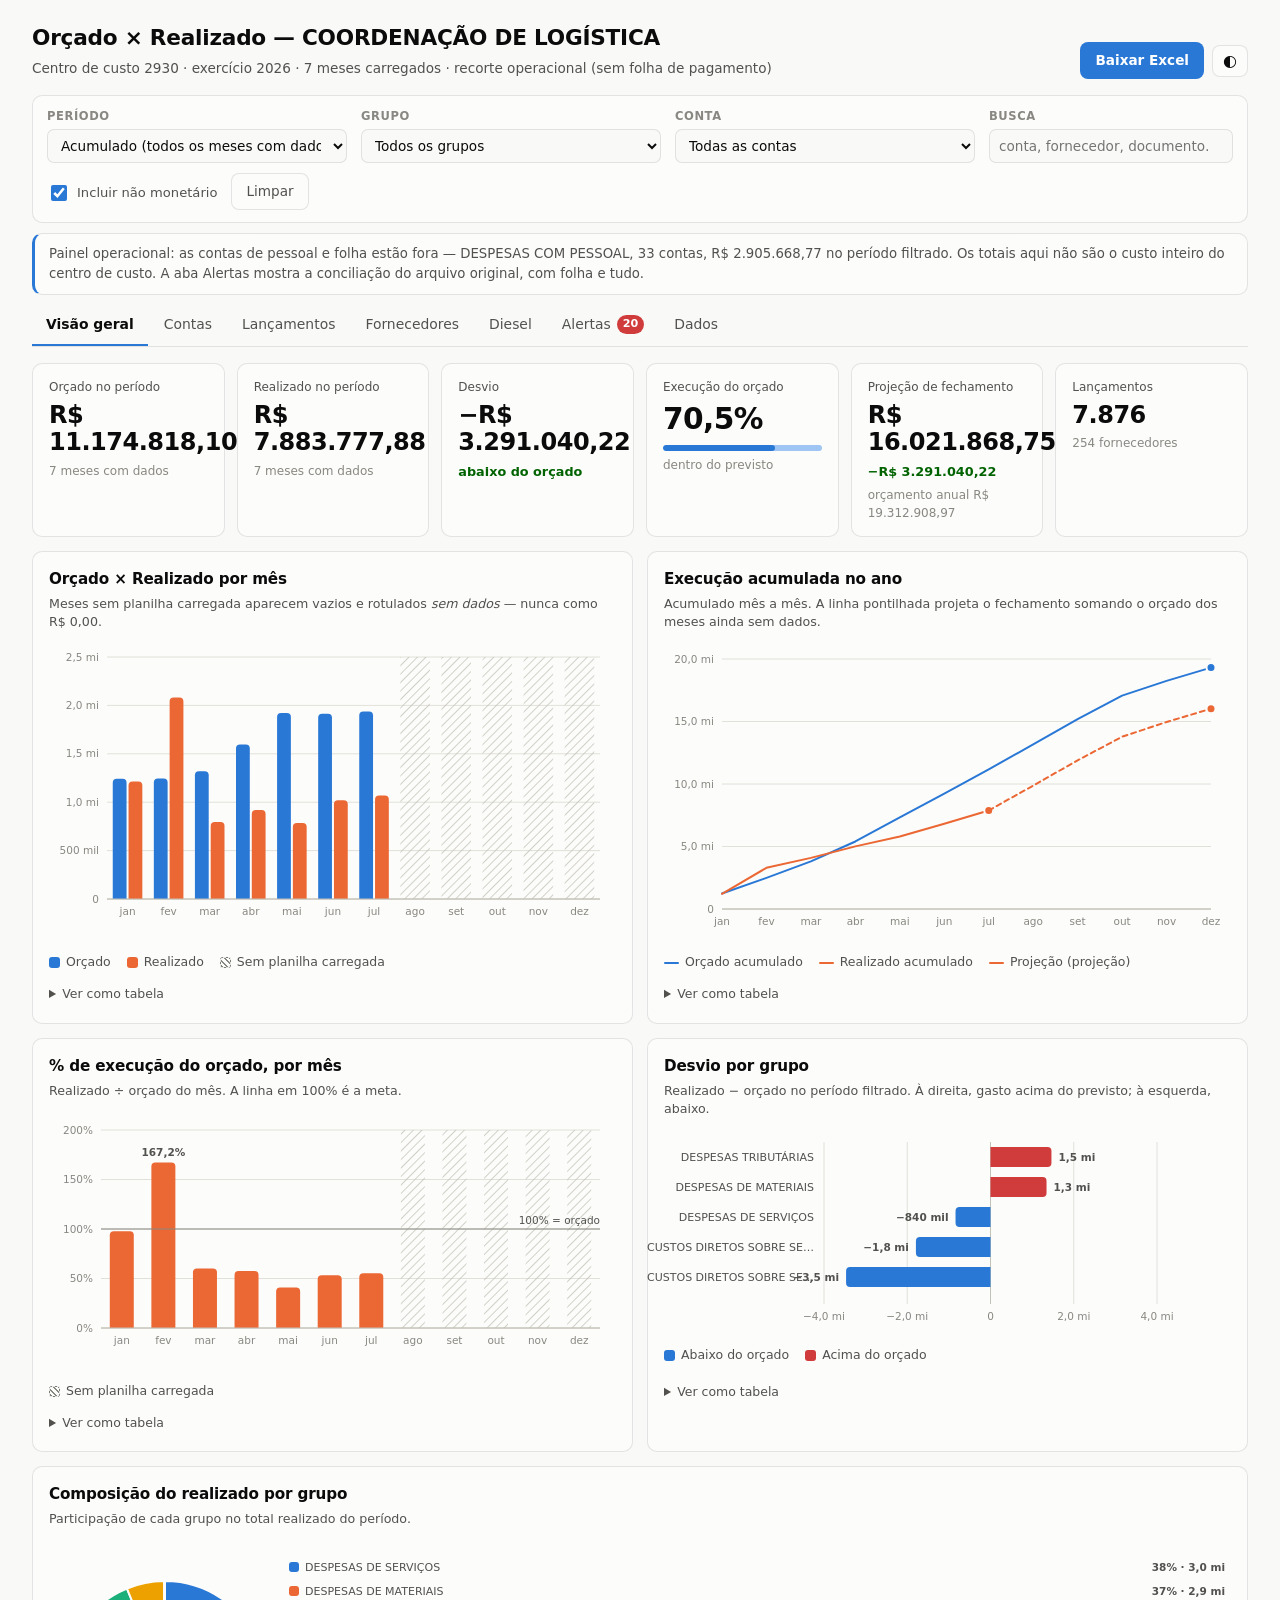
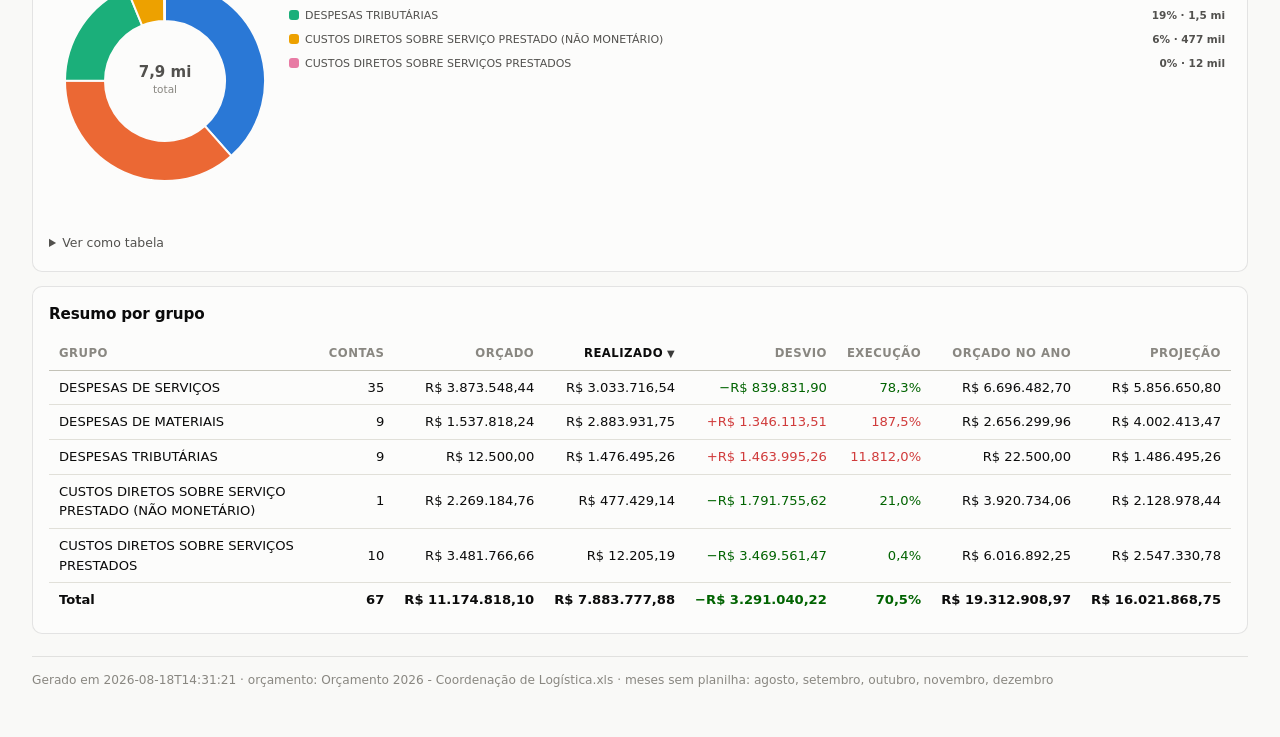
==== index.html @ 4af87758 "first commit" ====
<!doctype html>
<html lang="pt-BR">
<head>
<meta charset="utf-8">
<meta name="viewport" content="width=device-width, initial-scale=1">
<title>Orçado × Realizado — Coordenação de Logística</title>
<link rel="stylesheet" href="css/estilo.css">
</head>
<body>

<header class="topo">
  <div class="topo-texto">
    <h1 id="titulo">Orçado × Realizado</h1>
    <p class="subtitulo" id="subtitulo">Carregando…</p>
  </div>
  <div class="topo-acoes">
    <button type="button" id="btn-excel" class="botao botao-primario">Baixar Excel</button>
    <button type="button" id="btn-tema" class="botao botao-icone" aria-label="Alternar tema claro/escuro" title="Alternar tema">◐</button>
  </div>
</header>

<!-- Uma única linha de filtros, acima de tudo o que ela recorta. -->
<div class="filtros" role="group" aria-label="Filtros">
  <label class="filtro">
    <span>Período</span>
    <select id="f-periodo"></select>
  </label>
  <label class="filtro">
    <span>Grupo</span>
    <select id="f-grupo"><option value="">Todos os grupos</option></select>
  </label>
  <label class="filtro">
    <span>Conta</span>
    <select id="f-conta"><option value="">Todas as contas</option></select>
  </label>
  <label class="filtro filtro-busca">
    <span>Busca</span>
    <input type="search" id="f-busca" placeholder="conta, fornecedor, documento…">
  </label>
  <label class="filtro filtro-caixa">
    <input type="checkbox" id="f-nao-monetario" checked>
    <span>Incluir não monetário</span>
  </label>
  <button type="button" id="btn-limpar" class="botao botao-discreto">Limpar</button>
</div>

<p class="nota nota-recorte" id="nota-recorte" hidden></p>
<p class="aviso-filtro" id="aviso-filtro" hidden></p>

<nav class="abas" role="tablist" aria-label="Seções do dashboard">
  <button role="tab" class="aba" id="aba-visao" aria-controls="painel-visao" aria-selected="true">Visão geral</button>
  <button role="tab" class="aba" id="aba-contas" aria-controls="painel-contas" aria-selected="false">Contas</button>
  <button role="tab" class="aba" id="aba-lancamentos" aria-controls="painel-lancamentos" aria-selected="false">Lançamentos</button>
  <button role="tab" class="aba" id="aba-fornecedores" aria-controls="painel-fornecedores" aria-selected="false">Fornecedores</button>
  <button role="tab" class="aba" id="aba-diesel" aria-controls="painel-diesel" aria-selected="false">Diesel</button>
  <button role="tab" class="aba" id="aba-alertas" aria-controls="painel-alertas" aria-selected="false">Alertas <span class="pilula" id="pilula-alertas"></span></button>
  <button role="tab" class="aba" id="aba-dados" aria-controls="painel-dados" aria-selected="false">Dados</button>
</nav>

<main>

<!-- ───────────────────────────── VISÃO GERAL ───────────────────────────── -->
<section role="tabpanel" id="painel-visao" aria-labelledby="aba-visao">
  <div class="kpis" id="kpis"></div>

  <div class="grade grade-2">
    <figure class="cartao">
      <figcaption>
        <h2>Orçado × Realizado por mês</h2>
        <p class="legenda-texto">Meses sem planilha carregada aparecem vazios e rotulados <em>sem dados</em> — nunca como R$ 0,00.</p>
      </figcaption>
      <div class="grafico" id="g-mensal"></div>
      <details class="tabela-alternativa"><summary>Ver como tabela</summary><div id="t-g-mensal"></div></details>
    </figure>

    <figure class="cartao">
      <figcaption>
        <h2>Execução acumulada no ano</h2>
        <p class="legenda-texto">Acumulado mês a mês. A linha pontilhada projeta o fechamento somando o orçado dos meses ainda sem dados.</p>
      </figcaption>
      <div class="grafico" id="g-acumulado"></div>
      <details class="tabela-alternativa"><summary>Ver como tabela</summary><div id="t-g-acumulado"></div></details>
    </figure>

    <figure class="cartao">
      <figcaption>
        <h2>% de execução do orçado, por mês</h2>
        <p class="legenda-texto">Realizado ÷ orçado do mês. A linha em 100% é a meta.</p>
      </figcaption>
      <div class="grafico" id="g-execucao"></div>
      <details class="tabela-alternativa"><summary>Ver como tabela</summary><div id="t-g-execucao"></div></details>
    </figure>

    <figure class="cartao">
      <figcaption>
        <h2>Desvio por grupo</h2>
        <p class="legenda-texto">Realizado − orçado no período filtrado. À direita, gasto acima do previsto; à esquerda, abaixo.</p>
      </figcaption>
      <div class="grafico" id="g-desvio-grupo"></div>
      <details class="tabela-alternativa"><summary>Ver como tabela</summary><div id="t-g-desvio-grupo"></div></details>
    </figure>

    <figure class="cartao cartao-largo">
      <figcaption>
        <h2>Composição do realizado por grupo</h2>
        <p class="legenda-texto">Participação de cada grupo no total realizado do período.</p>
      </figcaption>
      <div class="grafico" id="g-composicao"></div>
      <details class="tabela-alternativa"><summary>Ver como tabela</summary><div id="t-g-composicao"></div></details>
    </figure>
  </div>

  <figure class="cartao">
    <figcaption><h2>Resumo por grupo</h2></figcaption>
    <div class="tabela-rolagem" id="t-grupos"></div>
  </figure>
</section>

<!-- ───────────────────────────── CONTAS ───────────────────────────── -->
<section role="tabpanel" id="painel-contas" aria-labelledby="aba-contas" hidden>
  <div class="grade grade-2">
    <figure class="cartao">
      <figcaption>
        <h2>Maiores contas: realizado × orçado</h2>
        <p class="legenda-texto">As 15 contas com maior realizado no período.</p>
      </figcaption>
      <div class="grafico" id="g-top-contas"></div>
      <details class="tabela-alternativa"><summary>Ver como tabela</summary><div id="t-g-top-contas"></div></details>
    </figure>

    <figure class="cartao">
      <figcaption>
        <h2>Concentração do gasto (Pareto)</h2>
        <p class="legenda-texto">Participação de cada conta e o acumulado — mostra quantas contas explicam a maior parte do gasto.</p>
      </figcaption>
      <div class="grafico" id="g-pareto"></div>
      <details class="tabela-alternativa"><summary>Ver como tabela</summary><div id="t-g-pareto"></div></details>
    </figure>
  </div>

  <figure class="cartao">
    <figcaption>
      <h2>Execução mês a mês, por conta</h2>
      <p class="legenda-texto">Realizado ÷ orçado de cada mês. Azul abaixo do orçado, vermelho acima, cinza claro sem movimento; hachurado quando o mês não tem planilha.</p>
    </figcaption>
    <div class="grafico grafico-alto" id="g-heatmap"></div>
  </figure>

  <figure class="cartao">
    <figcaption>
      <h2>Orçado × Realizado por conta</h2>
      <p class="legenda-texto">Relatório principal. Clique no cabeçalho para ordenar.</p>
    </figcaption>
    <div class="tabela-rolagem" id="t-contas"></div>
  </figure>
</section>

<!-- ───────────────────────────── LANÇAMENTOS ───────────────────────────── -->
<section role="tabpanel" id="painel-lancamentos" aria-labelledby="aba-lancamentos" hidden>
  <div class="kpis kpis-compacto" id="kpis-lancamentos"></div>

  <div class="grade grade-2">
    <figure class="cartao">
      <figcaption>
        <h2>Lançamentos por tipo de documento</h2>
        <p class="legenda-texto">Valor por origem do lançamento no ERP.</p>
      </figcaption>
      <div class="grafico" id="g-tipos"></div>
      <details class="tabela-alternativa"><summary>Ver como tabela</summary><div id="t-g-tipos"></div></details>
    </figure>

    <figure class="cartao">
      <figcaption>
        <h2>Valor lançado por dia</h2>
        <p class="legenda-texto">Concentração ao longo do período — normalmente revela as datas de fechamento.</p>
      </figcaption>
      <div class="grafico" id="g-por-dia"></div>
      <details class="tabela-alternativa"><summary>Ver como tabela</summary><div id="t-g-por-dia"></div></details>
    </figure>
  </div>

  <figure class="cartao">
    <figcaption>
      <h2>Maiores lançamentos individuais</h2>
    </figcaption>
    <div class="tabela-rolagem" id="t-maiores-lancamentos"></div>
  </figure>

  <figure class="cartao">
    <figcaption>
      <h2>Lançamentos detalhados</h2>
      <p class="legenda-texto" id="contagem-lancamentos"></p>
    </figcaption>
    <div class="tabela-rolagem" id="t-lancamentos"></div>
    <div class="paginacao" id="paginacao-lancamentos"></div>
  </figure>
</section>

<!-- ───────────────────────────── FORNECEDORES ───────────────────────────── -->
<section role="tabpanel" id="painel-fornecedores" aria-labelledby="aba-fornecedores" hidden>
  <div class="kpis kpis-compacto" id="kpis-fornecedores"></div>

  <div class="grade grade-2">
    <figure class="cartao">
      <figcaption>
        <h2>Maiores fornecedores</h2>
        <p class="legenda-texto">Os 15 fornecedores com maior valor no período.</p>
      </figcaption>
      <div class="grafico" id="g-top-fornecedores"></div>
      <details class="tabela-alternativa"><summary>Ver como tabela</summary><div id="t-g-top-fornecedores"></div></details>
    </figure>

    <figure class="cartao">
      <figcaption>
        <h2>Concentração de fornecedores (Pareto)</h2>
        <p class="legenda-texto">Quantos fornecedores concentram a maior parte do valor pago.</p>
      </figcaption>
      <div class="grafico" id="g-pareto-fornecedores"></div>
      <details class="tabela-alternativa"><summary>Ver como tabela</summary><div id="t-g-pareto-fornecedores"></div></details>
    </figure>
  </div>

  <figure class="cartao">
    <figcaption><h2>Fornecedores</h2></figcaption>
    <div class="tabela-rolagem" id="t-fornecedores"></div>
  </figure>
</section>

<!-- ───────────────────────────── DIESEL ───────────────────────────── -->
<section role="tabpanel" id="painel-diesel" aria-labelledby="aba-diesel" hidden>
  <p class="nota" id="nota-diesel" hidden></p>
  <div class="kpis kpis-compacto" id="kpis-diesel"></div>

  <div class="grade grade-2">
    <figure class="cartao">
      <figcaption>
        <h2>Litros atendidos por mês</h2>
        <p class="legenda-texto">Cada requisição entra no mês do seu atendimento.</p>
      </figcaption>
      <div class="grafico" id="g-litros"></div>
      <details class="tabela-alternativa"><summary>Ver como tabela</summary><div id="t-g-litros"></div></details>
    </figure>

    <figure class="cartao">
      <figcaption>
        <h2>Custo por litro</h2>
        <p class="legenda-texto">Realizado de combustível (Óleo Diesel + Combustível) ÷ litros atendidos. Só nos meses que têm as duas informações.</p>
      </figcaption>
      <div class="grafico" id="g-preco-litro"></div>
      <details class="tabela-alternativa"><summary>Ver como tabela</summary><div id="t-g-preco-litro"></div></details>
    </figure>
  </div>

  <figure class="cartao">
    <figcaption><h2>Requisições de diesel</h2></figcaption>
    <div class="tabela-rolagem" id="t-diesel"></div>
    <div class="paginacao" id="paginacao-diesel"></div>
  </figure>
</section>

<!-- ───────────────────────────── ALERTAS ───────────────────────────── -->
<section role="tabpanel" id="painel-alertas" aria-labelledby="aba-alertas" hidden>
  <figure class="cartao">
    <figcaption>
      <h2>Realizado sem orçamento</h2>
      <p class="legenda-texto">Contas com gasto no período e nenhum valor orçado para os mesmos meses.</p>
    </figcaption>
    <div class="tabela-rolagem" id="t-sem-orcamento"></div>
  </figure>

  <figure class="cartao">
    <figcaption>
      <h2>Orçado sem realizado</h2>
      <p class="legenda-texto">Contas com orçamento reservado e execução praticamente nula — costuma indicar gasto classificado em outra conta.</p>
    </figcaption>
    <div class="tabela-rolagem" id="t-sem-realizado"></div>
  </figure>

  <figure class="cartao">
    <figcaption>
      <h2>Acima do orçado</h2>
      <p class="legenda-texto">Contas que passaram de 100% do orçado do período, ordenadas pelo excesso em reais.</p>
    </figcaption>
    <div class="tabela-rolagem" id="t-acima"></div>
  </figure>

  <figure class="cartao">
    <figcaption>
      <h2>Maior variação entre meses</h2>
      <p class="legenda-texto">Diferença entre o maior e o menor mês de cada conta, entre os meses com dados.</p>
    </figcaption>
    <div class="tabela-rolagem" id="t-variacao"></div>
  </figure>

  <figure class="cartao">
    <figcaption>
      <h2>Qualidade dos dados</h2>
      <p class="legenda-texto">Conciliação de cada planilha: total do centro de custo × soma das contas × soma dos lançamentos.</p>
    </figcaption>
    <div class="tabela-rolagem" id="t-qualidade"></div>
  </figure>
</section>

<!-- ───────────────────────────── DADOS ───────────────────────────── -->
<section role="tabpanel" id="painel-dados" aria-labelledby="aba-dados" hidden>
  <figure class="cartao">
    <figcaption>
      <h2>Adicionar planilhas</h2>
      <p class="legenda-texto">
        Arraste os <code>.xlsx</code> de <strong>inversão gerencial</strong> ou de <strong>consumo de diesel</strong>.
        Eles entram na análise na hora e ficam salvos neste navegador.
        Para que quem abrir o link também veja, coloque o arquivo em <code>planilhas/</code>,
        rode <code>python atualizar.py</code> e publique.
      </p>
    </figcaption>
    <div class="area-solta" id="area-solta" tabindex="0" role="button"
         aria-label="Selecionar planilhas para adicionar">
      <p><strong>Arraste aqui</strong> ou clique para escolher os arquivos</p>
      <p class="legenda-texto">Somente <code>.xlsx</code>. O orçamento (<code>.xls</code>) é lido pelo script <code>atualizar.py</code>.</p>
      <input type="file" id="entrada-arquivo" accept=".xlsx" multiple hidden>
    </div>
    <div id="retorno-upload" class="retorno" aria-live="polite"></div>
  </figure>

  <figure class="cartao">
    <figcaption>
      <h2>Planilhas carregadas</h2>
    </figcaption>
    <div class="tabela-rolagem" id="t-arquivos"></div>
    <div class="acoes-linha">
      <button type="button" id="btn-limpar-enviados" class="botao botao-discreto">Remover todos os arquivos enviados</button>
      <button type="button" id="btn-baixar-dados" class="botao botao-discreto">Baixar dados.js (para publicar)</button>
    </div>
  </figure>

  <figure class="cartao">
    <figcaption>
      <h2>Como publicar no GitHub Pages</h2>
    </figcaption>
    <ol class="passos">
      <li>Coloque as novas planilhas em <code>planilhas/inversoes/</code> (ou <code>planilhas/diesel/</code>).</li>
      <li>Rode <code>python atualizar.py</code>. Ele confere a conciliação e regrava <code>js/dados.js</code>.</li>
      <li><code>git add -A &amp;&amp; git commit -m "dados de agosto" &amp;&amp; git push</code>.</li>
      <li>No GitHub: <em>Settings → Pages → Source: branch main, pasta / (root)</em>.</li>
    </ol>
  </figure>
</section>

</main>

<footer class="rodape">
  <span id="rodape-texto"></span>
</footer>

<div class="dica" id="dica" role="tooltip" aria-hidden="true"></div>

<script src="js/dados.js"></script>
<script src="js/graficos.js"></script>
<script src="js/xlsx.js"></script>
<script src="js/leitor.js"></script>
<script src="js/app.js"></script>
</body>
</html>
---- css/estilo.css ----
/* ==========================================================================
   Dashboard Orçado × Realizado — CC 2930
   Paleta validada com o validador de dataviz (categórico 6 slots, claro e
   escuro). Não trocar hex sem revalidar: a ORDEM dos slots é o mecanismo de
   segurança para daltonismo, não escolha estética.
   ========================================================================== */

/* -------------------------------------------------- tokens: claro (base) */
:root {
  color-scheme: light;

  --superficie:        #fcfcfb;   /* superfície do gráfico / cartão */
  --plano:             #f9f9f7;   /* plano da página */
  --tinta:             #0b0b0b;
  --tinta-2:           #52514e;
  --tinta-fraca:       #898781;
  --grade:             #e1e0d9;
  --eixo:              #c3c2b7;
  --borda:             rgba(11, 11, 11, 0.10);
  --realce:            rgba(11, 11, 11, 0.04);

  /* categórico — ordem fixa, nunca ciclada */
  --serie-1: #2a78d6;   /* azul     — Orçado */
  --serie-2: #eb6834;   /* laranja  — Realizado */
  --serie-3: #1baf7a;   /* água */
  --serie-4: #eda100;   /* amarelo */
  --serie-5: #e87ba4;   /* magenta */
  --serie-6: #008300;   /* verde */

  /* divergente: azul (abaixo do orçado) ↔ vermelho (acima), cinza no meio */
  --div-frio-forte:  #184f95;
  --div-frio:        #2a78d6;
  --div-frio-fraco:  #9ec5f4;
  --div-neutro:      #f0efec;
  --div-quente-fraco:#f0a3a3;
  --div-quente:      #d03b3b;
  --div-quente-forte:#8f2020;

  /* status — fixo, nunca tematizado, sempre com ícone + rótulo */
  --bom:      #0ca30c;
  --atencao:  #fab219;
  --serio:    #ec835a;
  --critico:  #d03b3b;
  --texto-bom: #006300;

  --raio: 10px;
  --sans: system-ui, -apple-system, "Segoe UI", sans-serif;
}

/* -------------------------------------------------- tokens: escuro */
/* Passos próprios para a superfície escura — não é inversão automática. */
@media (prefers-color-scheme: dark) {
  :root:not([data-theme="light"]) {
    color-scheme: dark;

    --superficie:  #1a1a19;
    --plano:       #0d0d0d;
    --tinta:       #ffffff;
    --tinta-2:     #c3c2b7;
    --tinta-fraca: #898781;
    --grade:       #2c2c2a;
    --eixo:        #383835;
    --borda:       rgba(255, 255, 255, 0.10);
    --realce:      rgba(255, 255, 255, 0.06);

    --serie-1: #3987e5;
    --serie-2: #d95926;
    --serie-3: #199e70;
    --serie-4: #c98500;
    --serie-5: #d55181;
    --serie-6: #008300;

    --div-frio-forte:  #86b6ef;
    --div-frio:        #3987e5;
    --div-frio-fraco:  #184f95;
    --div-neutro:      #383835;
    --div-quente-fraco:#7a2626;
    --div-quente:      #d03b3b;
    --div-quente-forte:#f0a3a3;

    --texto-bom: #0ca30c;
  }
}

:root[data-theme="dark"] {
  color-scheme: dark;

  --superficie:  #1a1a19;
  --plano:       #0d0d0d;
  --tinta:       #ffffff;
  --tinta-2:     #c3c2b7;
  --tinta-fraca: #898781;
  --grade:       #2c2c2a;
  --eixo:        #383835;
  --borda:       rgba(255, 255, 255, 0.10);
  --realce:      rgba(255, 255, 255, 0.06);

  --serie-1: #3987e5;
  --serie-2: #d95926;
  --serie-3: #199e70;
  --serie-4: #c98500;
  --serie-5: #d55181;
  --serie-6: #008300;

  --div-frio-forte:  #86b6ef;
  --div-frio:        #3987e5;
  --div-frio-fraco:  #184f95;
  --div-neutro:      #383835;
  --div-quente-fraco:#7a2626;
  --div-quente:      #d03b3b;
  --div-quente-forte:#f0a3a3;

  --texto-bom: #0ca30c;
}

/* -------------------------------------------------- base */
* { box-sizing: border-box; }

html { -webkit-text-size-adjust: 100%; }

body {
  margin: 0;
  padding: 0 clamp(12px, 3vw, 32px) 48px;
  background: var(--plano);
  color: var(--tinta);
  font-family: var(--sans);
  font-size: 15px;
  line-height: 1.5;
}

h1, h2, h3 { margin: 0; font-weight: 600; letter-spacing: -0.01em; }
h1 { font-size: 1.35rem; }
h2 { font-size: 0.95rem; }

code {
  font-family: ui-monospace, "Cascadia Code", Consolas, monospace;
  font-size: 0.88em;
  background: var(--realce);
  padding: 0.1em 0.35em;
  border-radius: 4px;
}

/* -------------------------------------------------- topo */
.topo {
  display: flex;
  align-items: flex-end;
  justify-content: space-between;
  gap: 16px;
  flex-wrap: wrap;
  padding: 22px 0 16px;
}

.subtitulo {
  margin: 4px 0 0;
  color: var(--tinta-2);
  font-size: 0.85rem;
}

.topo-acoes { display: flex; gap: 8px; align-items: center; }

/* -------------------------------------------------- botões */
.botao {
  font: inherit;
  font-size: 0.85rem;
  padding: 7px 14px;
  border-radius: 8px;
  border: 1px solid var(--borda);
  background: var(--superficie);
  color: var(--tinta);
  cursor: pointer;
  transition: background 0.12s, border-color 0.12s;
}
.botao:hover { background: var(--realce); }
.botao:focus-visible { outline: 2px solid var(--serie-1); outline-offset: 2px; }

.botao-primario {
  background: var(--serie-1);
  border-color: transparent;
  color: #fff;
  font-weight: 550;
}
.botao-primario:hover { filter: brightness(1.08); background: var(--serie-1); }

.botao-discreto { color: var(--tinta-2); }

.botao-icone {
  padding: 7px 10px;
  font-size: 1rem;
  line-height: 1;
}

/* -------------------------------------------------- filtros: uma linha, acima de tudo */
.filtros {
  display: flex;
  flex-wrap: wrap;
  align-items: flex-end;
  gap: 10px 14px;
  padding: 12px 14px;
  background: var(--superficie);
  border: 1px solid var(--borda);
  border-radius: var(--raio);
  margin-bottom: 10px;
}

.filtro { display: flex; flex-direction: column; gap: 4px; min-width: 0; }

.filtro > span {
  font-size: 0.72rem;
  text-transform: uppercase;
  letter-spacing: 0.05em;
  color: var(--tinta-fraca);
  font-weight: 600;
}

.filtro select,
.filtro input[type="search"] {
  font: inherit;
  font-size: 0.85rem;
  padding: 6px 9px;
  min-height: 34px;
  border-radius: 7px;
  border: 1px solid var(--borda);
  background: var(--plano);
  color: var(--tinta);
  max-width: 300px;
}
.filtro select:focus-visible,
.filtro input:focus-visible { outline: 2px solid var(--serie-1); outline-offset: 1px; }

.filtro-busca { flex: 1 1 200px; }
.filtro-busca input { width: 100%; max-width: none; }

.filtro-caixa {
  flex-direction: row;
  align-items: center;
  gap: 7px;
  min-height: 34px;
  cursor: pointer;
}
.filtro-caixa span {
  text-transform: none;
  letter-spacing: 0;
  font-size: 0.82rem;
  font-weight: 450;
  color: var(--tinta-2);
}
.filtro-caixa input { width: 16px; height: 16px; accent-color: var(--serie-1); }

.aviso-filtro {
  margin: 0 0 10px;
  padding: 8px 12px;
  border-radius: 8px;
  border: 1px solid var(--borda);
  border-left: 3px solid var(--atencao);
  background: var(--superficie);
  color: var(--tinta-2);
  font-size: 0.82rem;
}

/* -------------------------------------------------- abas */
.abas {
  display: flex;
  gap: 2px;
  overflow-x: auto;
  border-bottom: 1px solid var(--borda);
  margin-bottom: 16px;
  scrollbar-width: thin;
}

.aba {
  font: inherit;
  font-size: 0.87rem;
  padding: 9px 14px;
  border: none;
  border-bottom: 2px solid transparent;
  background: none;
  color: var(--tinta-2);
  cursor: pointer;
  white-space: nowrap;
  display: inline-flex;
  align-items: center;
  gap: 6px;
}
.aba:hover { color: var(--tinta); background: var(--realce); }
.aba[aria-selected="true"] {
  color: var(--tinta);
  font-weight: 600;
  border-bottom-color: var(--serie-1);
}
.aba:focus-visible { outline: 2px solid var(--serie-1); outline-offset: -2px; }

.pilula {
  font-size: 0.7rem;
  font-weight: 600;
  padding: 1px 6px;
  border-radius: 999px;
  background: var(--critico);
  color: #fff;
  line-height: 1.5;
}
.pilula:empty { display: none; }

/* -------------------------------------------------- cartões e grade */
.grade { display: grid; gap: 14px; margin-bottom: 14px; }
.grade-2 { grid-template-columns: repeat(auto-fit, minmax(420px, 1fr)); }

@media (max-width: 900px) {
  .grade-2 { grid-template-columns: 1fr; }
}

.cartao {
  margin: 0 0 14px;
  padding: 16px;
  background: var(--superficie);
  border: 1px solid var(--borda);
  border-radius: var(--raio);
  min-width: 0;
}
.grade .cartao { margin-bottom: 0; }
.cartao-largo { grid-column: 1 / -1; }

.cartao figcaption { margin-bottom: 12px; }

.legenda-texto {
  margin: 4px 0 0;
  color: var(--tinta-2);
  font-size: 0.79rem;
  line-height: 1.45;
}

.nota {
  margin: 0 0 14px;
  padding: 10px 14px;
  border-radius: var(--raio);
  border: 1px solid var(--borda);
  border-left: 3px solid var(--atencao);
  background: var(--superficie);
  color: var(--tinta-2);
  font-size: 0.83rem;
}

/* -------------------------------------------------- KPIs */
.kpis {
  display: grid;
  grid-template-columns: repeat(auto-fit, minmax(178px, 1fr));
  gap: 12px;
  margin-bottom: 14px;
}

.kpi {
  padding: 14px 16px;
  background: var(--superficie);
  border: 1px solid var(--borda);
  border-radius: var(--raio);
}

.kpi-rotulo {
  font-size: 0.75rem;
  color: var(--tinta-2);
  margin-bottom: 6px;
}

/* figuras proporcionais em número grande — tabular-nums só em colunas */
.kpi-valor {
  font-size: 1.5rem;
  font-weight: 600;
  letter-spacing: -0.02em;
  line-height: 1.15;
}
.kpi-valor .unidade { font-size: 0.72em; font-weight: 500; color: var(--tinta-2); }

.kpi-nota { font-size: 0.75rem; color: var(--tinta-fraca); margin-top: 5px; }

.kpi-delta { font-size: 0.8rem; font-weight: 600; margin-top: 5px; }
.kpi-delta.bom  { color: var(--texto-bom); }
.kpi-delta.ruim { color: var(--critico); }

.kpi-destaque .kpi-valor { font-size: 1.85rem; }

.kpis-compacto .kpi-valor { font-size: 1.25rem; }

/* medidor: trilha é passo mais claro da mesma rampa */
.medidor {
  margin-top: 9px;
  height: 6px;
  border-radius: 999px;
  background: var(--div-frio-fraco);
  overflow: hidden;
}
.medidor > i {
  display: block;
  height: 100%;
  border-radius: 999px;
  background: var(--serie-1);
}
.medidor.acima > i { background: var(--critico); }

/* -------------------------------------------------- gráficos */
.grafico { width: 100%; min-height: 240px; }
.grafico svg { display: block; width: 100%; height: auto; overflow: visible; }
.grafico-alto { min-height: 420px; }

.g-titulo-eixo { font-size: 10px; fill: var(--tinta-fraca); }
.g-tick { font-size: 10.5px; fill: var(--tinta-fraca); }
.g-tick-forte { font-size: 10.5px; fill: var(--tinta-2); }
.g-valor { font-size: 10.5px; fill: var(--tinta-2); font-weight: 600; }
.g-rotulo { font-size: 11px; fill: var(--tinta-2); }

/* grade e eixos: hairline sólido, um passo fora da superfície, recessivos */
.g-grade { stroke: var(--grade); stroke-width: 1; }
.g-eixo  { stroke: var(--eixo);  stroke-width: 1; }
.g-meta  { stroke: var(--tinta-fraca); stroke-width: 1; }

.g-marca { transition: opacity 0.1s; }
.g-alvo { cursor: pointer; }
.g-alvo:hover .g-marca,
.g-alvo:focus-visible .g-marca { opacity: 0.78; }
.g-alvo:focus-visible { outline: 2px solid var(--serie-1); outline-offset: 1px; }

/* legenda: retângulo para barras/áreas, traço para linhas */
.g-legenda {
  display: flex;
  flex-wrap: wrap;
  gap: 6px 16px;
  margin-top: 10px;
  font-size: 0.78rem;
  color: var(--tinta-2);
}
.g-legenda-item { display: inline-flex; align-items: center; gap: 6px; }
.g-legenda-marca { width: 11px; height: 11px; border-radius: 3px; flex: none; }
.g-legenda-marca.linha { height: 2px; width: 15px; border-radius: 2px; }
.g-legenda-marca.hachura {
  background-image: repeating-linear-gradient(45deg,
    var(--tinta-fraca) 0 1.5px, transparent 1.5px 4px);
  border: 1px solid var(--borda);
}

.g-vazio {
  display: grid;
  place-items: center;
  min-height: 200px;
  color: var(--tinta-fraca);
  font-size: 0.85rem;
  text-align: center;
}

/* -------------------------------------------------- tooltip */
.dica {
  position: fixed;
  z-index: 50;
  pointer-events: none;
  opacity: 0;
  transition: opacity 0.1s;
  max-width: 300px;
  padding: 8px 11px;
  border-radius: 8px;
  border: 1px solid var(--borda);
  background: var(--superficie);
  color: var(--tinta);
  box-shadow: 0 4px 16px rgba(0, 0, 0, 0.16);
  font-size: 0.8rem;
  line-height: 1.45;
}
.dica.visivel { opacity: 1; }
.dica-titulo {
  font-weight: 600;
  margin-bottom: 4px;
  color: var(--tinta);
}
.dica-linha {
  display: flex;
  align-items: baseline;
  gap: 7px;
  white-space: nowrap;
}
/* valor lidera, rótulo segue */
.dica-valor {
  font-weight: 600;
  font-variant-numeric: tabular-nums;
  color: var(--tinta);
}
.dica-serie { color: var(--tinta-2); font-size: 0.94em; }
.dica-chave { width: 13px; height: 2px; border-radius: 2px; flex: none; }
.dica-nota { color: var(--tinta-fraca); font-size: 0.92em; margin-top: 3px; }

/* -------------------------------------------------- tabelas */
.tabela-rolagem { overflow-x: auto; max-width: 100%; }

table.dados {
  width: 100%;
  border-collapse: collapse;
  font-size: 0.82rem;
}

table.dados th,
table.dados td {
  padding: 7px 10px;
  text-align: left;
  border-bottom: 1px solid var(--grade);
  white-space: nowrap;
}

table.dados thead th {
  position: sticky;
  top: 0;
  z-index: 1;
  background: var(--superficie);
  border-bottom: 1px solid var(--eixo);
  font-size: 0.73rem;
  text-transform: uppercase;
  letter-spacing: 0.04em;
  color: var(--tinta-fraca);
  font-weight: 600;
}

table.dados th.ordenavel { cursor: pointer; user-select: none; }
table.dados th.ordenavel:hover { color: var(--tinta); }
table.dados th.ordenada { color: var(--tinta); }
table.dados th .seta { font-size: 0.85em; opacity: 0.8; }

table.dados td.num,
table.dados th.num {
  text-align: right;
  font-variant-numeric: tabular-nums;
}

table.dados td.texto { white-space: normal; min-width: 190px; }

table.dados tbody tr:hover { background: var(--realce); }

table.dados tr.grupo td { font-weight: 600; background: var(--realce); }
table.dados tfoot td {
  font-weight: 600;
  border-top: 1px solid var(--eixo);
  border-bottom: none;
  background: var(--superficie);
}

.acima { color: var(--critico); }
.abaixo { color: var(--texto-bom); }
.neutro { color: var(--tinta-fraca); }

.marca-status { display: inline-flex; align-items: center; gap: 5px; white-space: nowrap; }
.marca-status::before { font-size: 0.9em; line-height: 1; }
.marca-status.ok    { color: var(--texto-bom); }
.marca-status.ok::before { content: "✓"; }
.marca-status.falha { color: var(--critico); }
.marca-status.falha::before { content: "✕"; }
.marca-status.aviso { color: var(--serio); }
.marca-status.aviso::before { content: "▲"; }

.vazio-tabela {
  padding: 20px;
  text-align: center;
  color: var(--tinta-fraca);
  font-size: 0.85rem;
}

/* -------------------------------------------------- tabela alternativa (relevo de contraste) */
.tabela-alternativa { margin-top: 10px; }
.tabela-alternativa > summary {
  cursor: pointer;
  font-size: 0.78rem;
  color: var(--tinta-2);
  padding: 3px 0;
}
.tabela-alternativa > summary:hover { color: var(--tinta); }
.tabela-alternativa[open] > summary { margin-bottom: 8px; }
.tabela-alternativa .tabela-rolagem { max-height: 320px; overflow-y: auto; }

/* -------------------------------------------------- paginação */
.paginacao {
  display: flex;
  align-items: center;
  gap: 8px;
  flex-wrap: wrap;
  margin-top: 12px;
  font-size: 0.8rem;
  color: var(--tinta-2);
}
.paginacao button {
  font: inherit;
  font-size: 0.8rem;
  padding: 4px 10px;
  border-radius: 6px;
  border: 1px solid var(--borda);
  background: var(--plano);
  color: var(--tinta);
  cursor: pointer;
}
.paginacao button:hover:not(:disabled) { background: var(--realce); }
.paginacao button:disabled { opacity: 0.45; cursor: default; }

/* -------------------------------------------------- upload */
.area-solta {
  display: grid;
  place-items: center;
  gap: 4px;
  padding: 30px 20px;
  border: 2px dashed var(--eixo);
  border-radius: var(--raio);
  background: var(--plano);
  cursor: pointer;
  text-align: center;
  transition: border-color 0.12s, background 0.12s;
}
.area-solta p { margin: 0; }
.area-solta:hover,
.area-solta:focus-visible,
.area-solta.ativa {
  border-color: var(--serie-1);
  background: var(--realce);
  outline: none;
}

.retorno { margin-top: 12px; display: grid; gap: 7px; }
.retorno:empty { display: none; }

.retorno-item {
  padding: 8px 12px;
  border-radius: 8px;
  border: 1px solid var(--borda);
  border-left: 3px solid var(--eixo);
  background: var(--plano);
  font-size: 0.82rem;
}
.retorno-item.ok    { border-left-color: var(--bom); }
.retorno-item.falha { border-left-color: var(--critico); }
.retorno-item.aviso { border-left-color: var(--atencao); }

.acoes-linha { display: flex; gap: 8px; flex-wrap: wrap; margin-top: 12px; }

.passos { margin: 0; padding-left: 20px; color: var(--tinta-2); font-size: 0.85rem; }
.passos li { margin-bottom: 6px; }

/* -------------------------------------------------- rodapé */
.rodape {
  margin-top: 22px;
  padding-top: 14px;
  border-top: 1px solid var(--borda);
  color: var(--tinta-fraca);
  font-size: 0.76rem;
}

/* -------------------------------------------------- impressão / forced-colors */
@media print {
  body { background: #fff; padding: 0; }
  .filtros, .abas, .topo-acoes, .paginacao, .area-solta, .acoes-linha { display: none; }
  .cartao { break-inside: avoid; border-color: #ccc; }
  section[hidden] { display: none !important; }
}

@media (forced-colors: active) {
  .cartao, .kpi, .filtros { border: 1px solid CanvasText; }
  .g-marca { forced-color-adjust: none; }
}

@media (prefers-reduced-motion: reduce) {
  * { transition: none !important; }
}

/* nota fixa do recorte operacional — precisa ser lida, não ignorada */
.nota-recorte {
  border-left-color: var(--serie-1);
  margin-bottom: 10px;
}
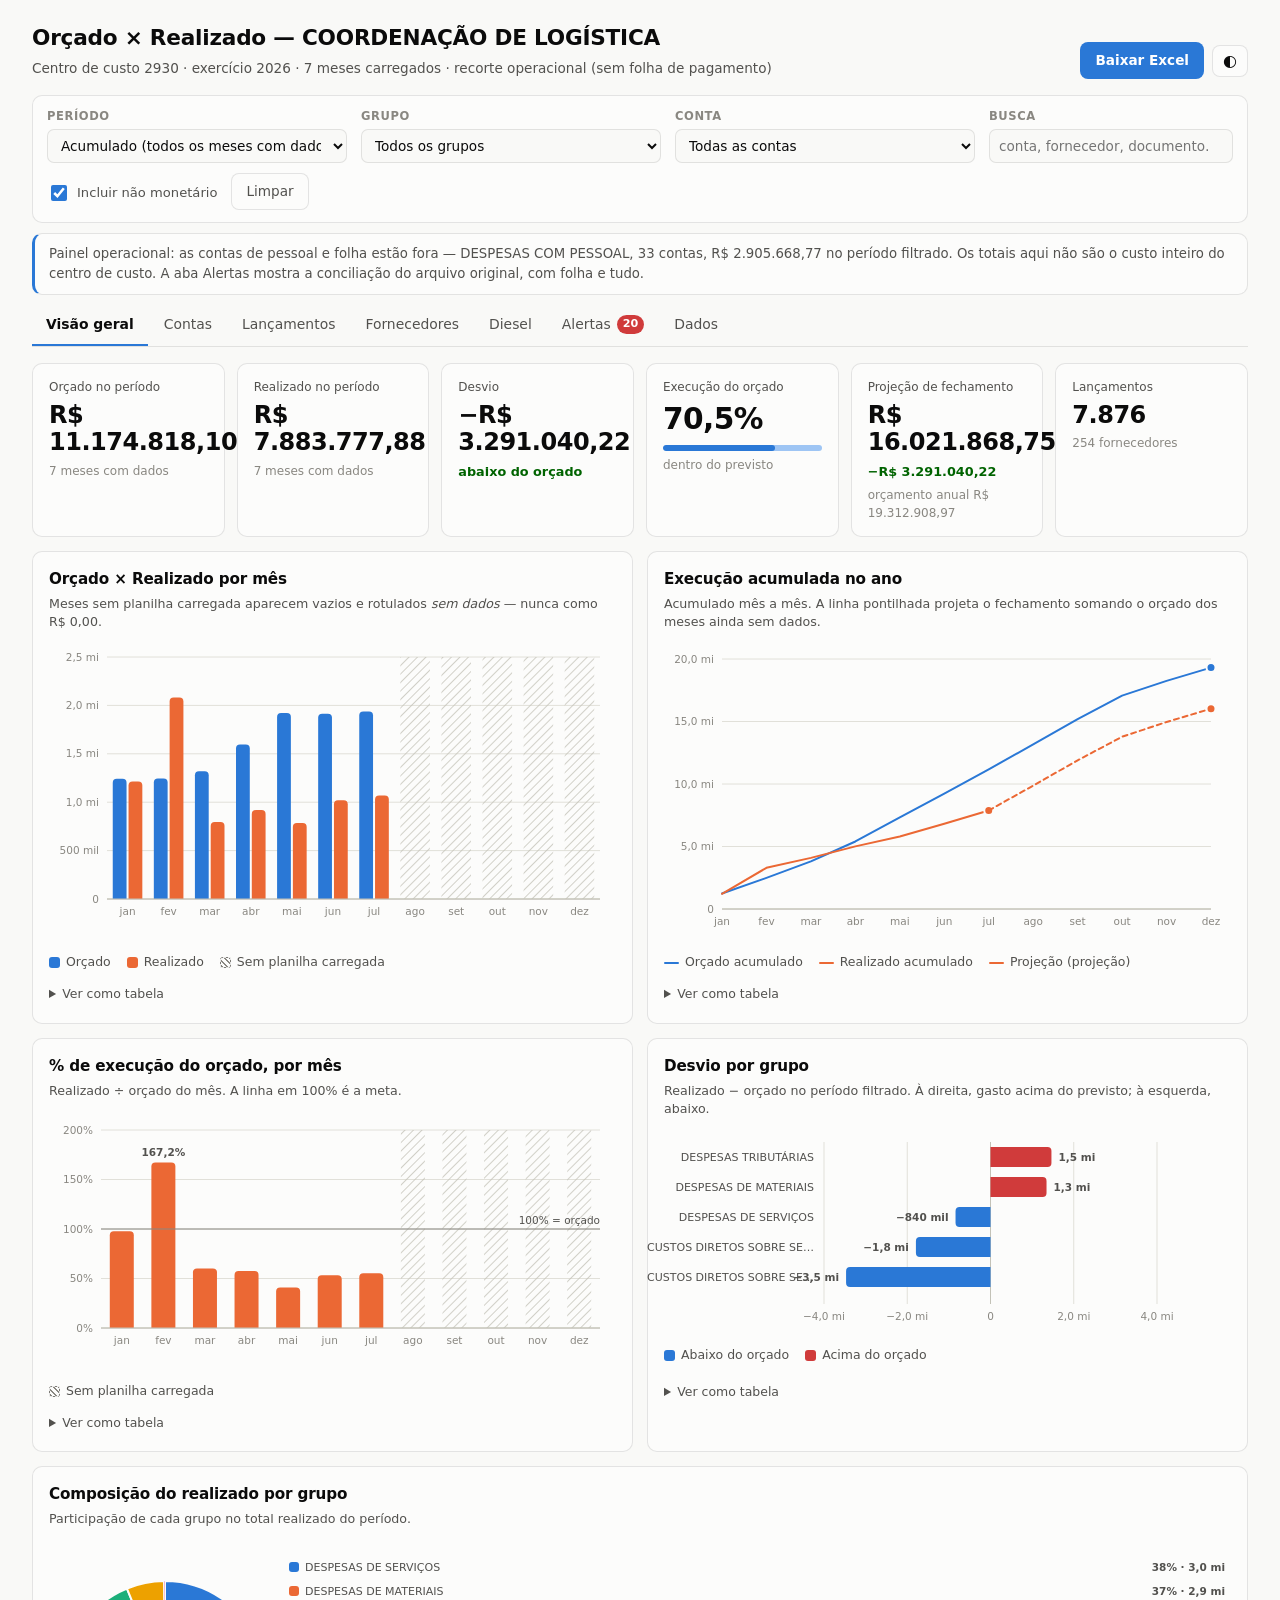
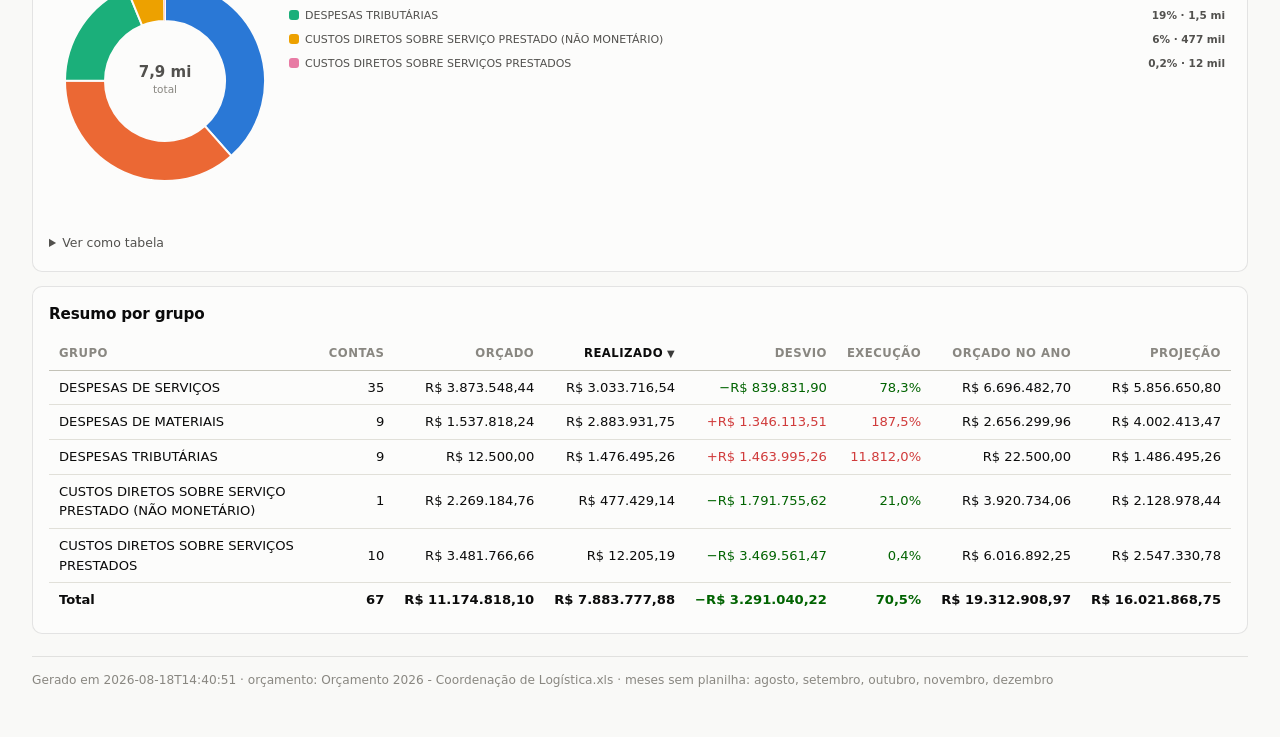
==== commit 02944605: "Refactor chart rendering logic to improve visibility and layout - Introduced a minimum visible heigh" ====
--- a/index.html
+++ b/index.html
@@ -171,8 +171,8 @@
 
     <figure class="cartao">
       <figcaption>
-        <h2>Valor lançado por dia</h2>
-        <p class="legenda-texto">Concentração ao longo do período — normalmente revela as datas de fechamento.</p>
+        <h2 id="titulo-por-dia">Valor lançado por dia</h2>
+        <p class="legenda-texto" id="legenda-por-dia">Concentração ao longo do período — normalmente revela as datas de fechamento.</p>
       </figcaption>
       <div class="grafico" id="g-por-dia"></div>
       <details class="tabela-alternativa"><summary>Ver como tabela</summary><div id="t-g-por-dia"></div></details>
@@ -244,7 +244,7 @@
     <figure class="cartao">
       <figcaption>
         <h2>Custo por litro</h2>
-        <p class="legenda-texto">Realizado de combustível (Óleo Diesel + Combustível) ÷ litros atendidos. Só nos meses que têm as duas informações.</p>
+        <p class="legenda-texto">Realizado de combustível (contas 380 + 820) ÷ litros atendidos, só nos meses que têm as duas informações. Indicativo: o relatório de litros mede consumo do estoque e as contas medem a compra — veja o aviso acima.</p>
       </figcaption>
       <div class="grafico" id="g-preco-litro"></div>
       <details class="tabela-alternativa"><summary>Ver como tabela</summary><div id="t-g-preco-litro"></div></details>
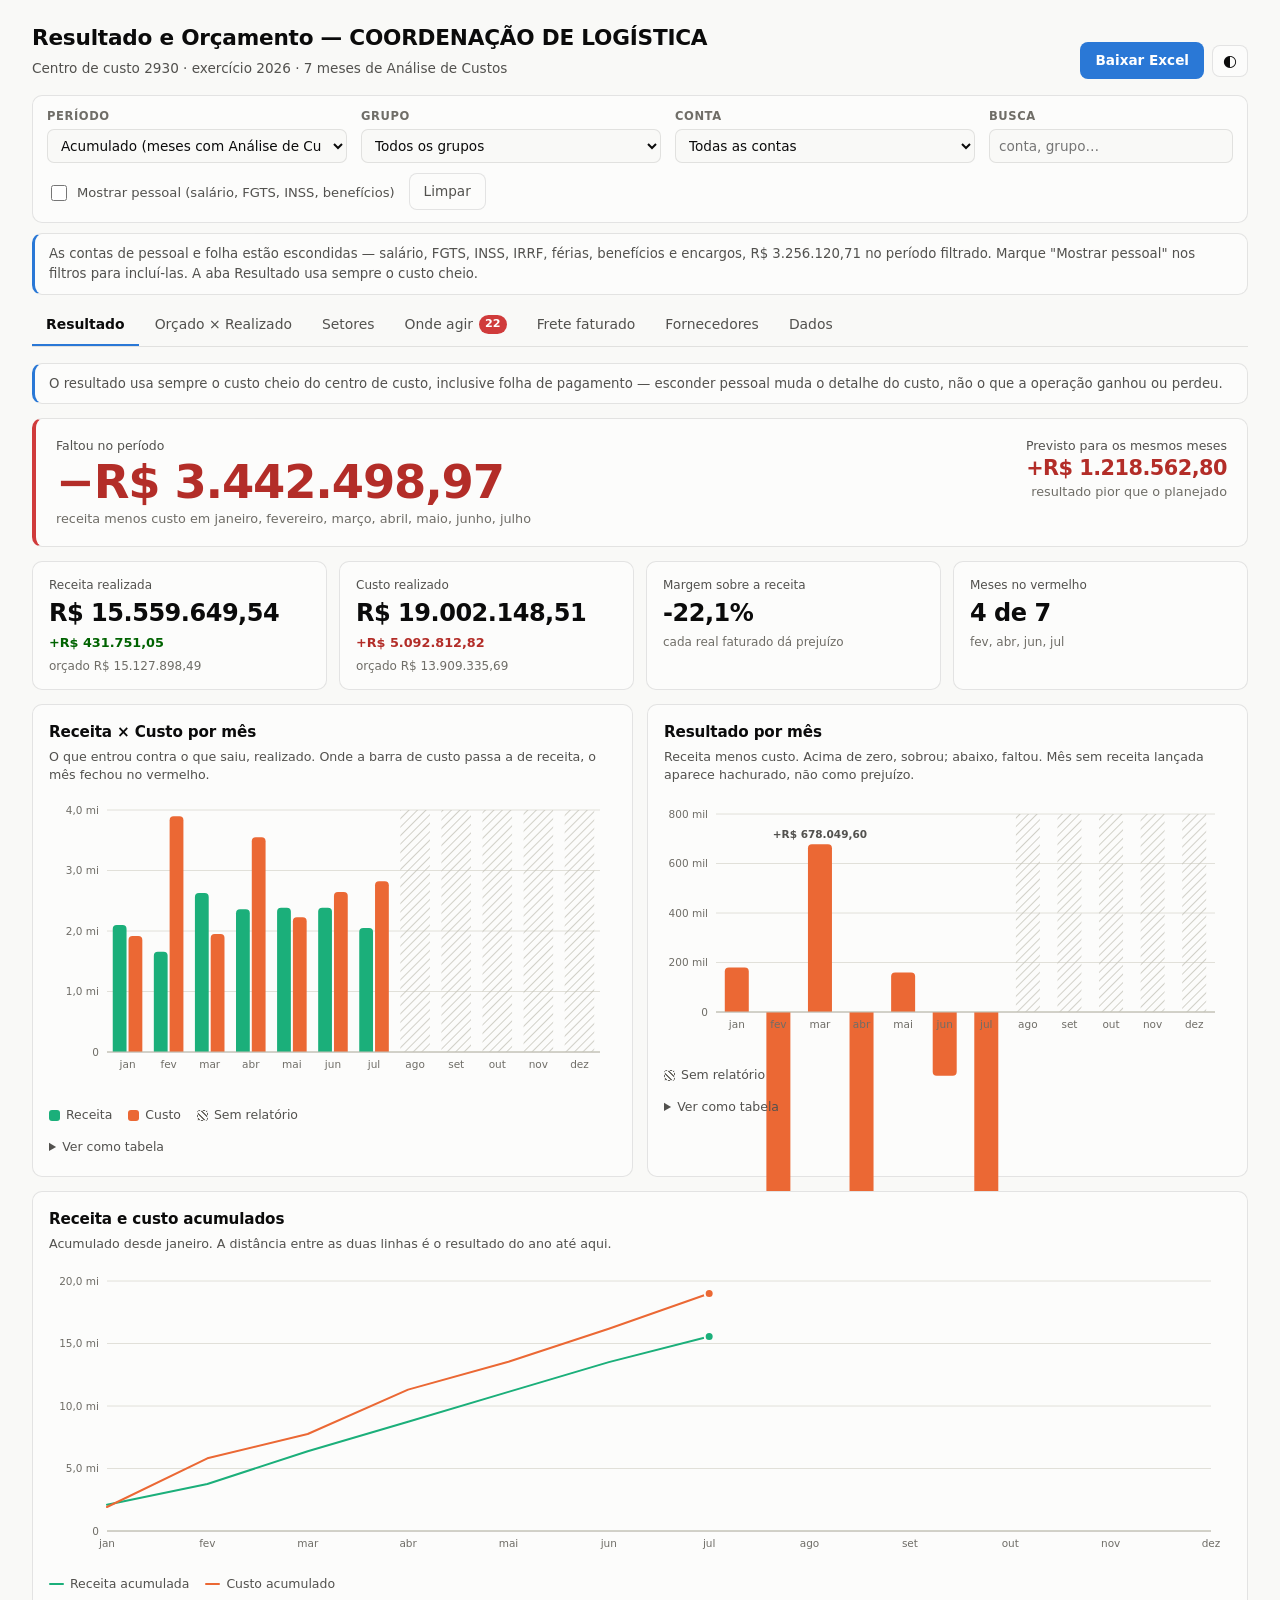
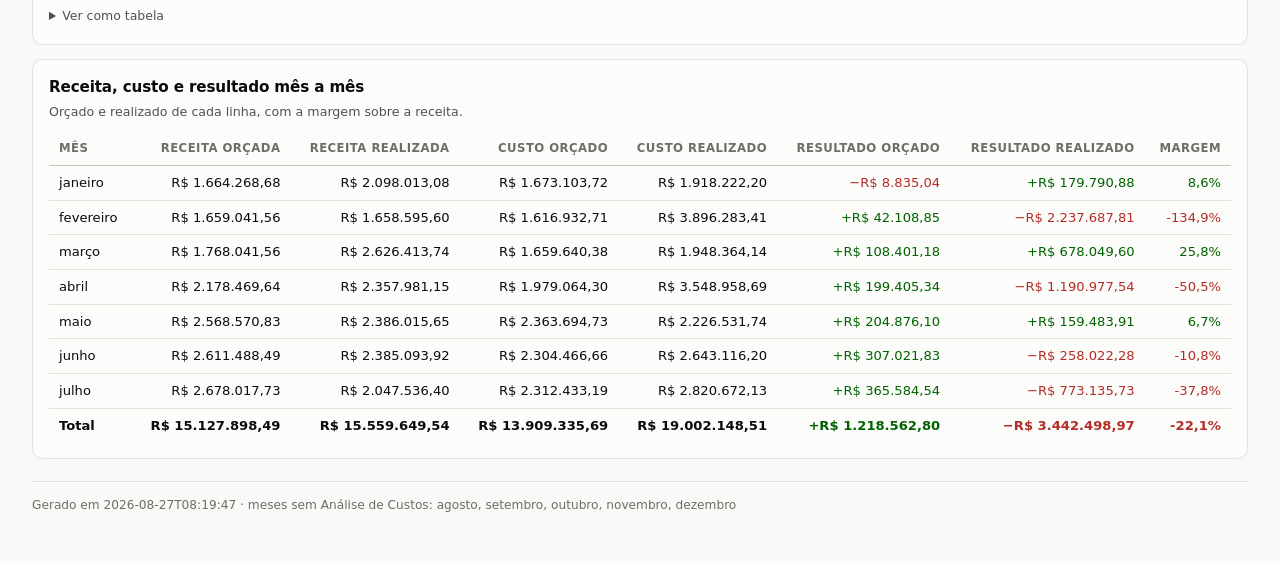
==== commit f1a92b53: "Add frete faturamento CSV for non-loaded freight services This commit introduces a new CSV file `fat" ====
--- a/index.html
+++ b/index.html
@@ -3,14 +3,14 @@
 <head>
 <meta charset="utf-8">
 <meta name="viewport" content="width=device-width, initial-scale=1">
-<title>Orçado × Realizado — Coordenação de Logística</title>
-<link rel="stylesheet" href="css/estilo.css">
+<title>Resultado e Orçamento — Coordenação de Logística</title>
+<link rel="stylesheet" href="css/estilo.css?v=51a1e5ad">
 </head>
 <body>
 
 <header class="topo">
   <div class="topo-texto">
-    <h1 id="titulo">Orçado × Realizado</h1>
+    <h1 id="titulo">Resultado e Orçamento</h1>
     <p class="subtitulo" id="subtitulo">Carregando…</p>
   </div>
   <div class="topo-acoes">
@@ -35,79 +35,155 @@
   </label>
   <label class="filtro filtro-busca">
     <span>Busca</span>
-    <input type="search" id="f-busca" placeholder="conta, fornecedor, documento…">
+    <input type="search" id="f-busca" placeholder="conta, grupo…">
   </label>
   <label class="filtro filtro-caixa">
-    <input type="checkbox" id="f-nao-monetario" checked>
-    <span>Incluir não monetário</span>
+    <input type="checkbox" id="f-pessoal">
+    <span>Mostrar pessoal (salário, FGTS, INSS, benefícios)</span>
   </label>
   <button type="button" id="btn-limpar" class="botao botao-discreto">Limpar</button>
 </div>
 
 <p class="nota nota-recorte" id="nota-recorte" hidden></p>
+<p class="nota nota-parcial" id="nota-parcial" hidden></p>
 <p class="aviso-filtro" id="aviso-filtro" hidden></p>
 
-<nav class="abas" role="tablist" aria-label="Seções do dashboard">
-  <button role="tab" class="aba" id="aba-visao" aria-controls="painel-visao" aria-selected="true">Visão geral</button>
-  <button role="tab" class="aba" id="aba-contas" aria-controls="painel-contas" aria-selected="false">Contas</button>
-  <button role="tab" class="aba" id="aba-lancamentos" aria-controls="painel-lancamentos" aria-selected="false">Lançamentos</button>
+<nav class="abas" role="tablist" aria-label="Seções do painel">
+  <button role="tab" class="aba" id="aba-resultado" aria-controls="painel-resultado" aria-selected="true">Resultado</button>
+  <button role="tab" class="aba" id="aba-orcado" aria-controls="painel-orcado" aria-selected="false">Orçado × Realizado</button>
+  <button role="tab" class="aba" id="aba-setores" aria-controls="painel-setores" aria-selected="false">Setores</button>
+  <button role="tab" class="aba" id="aba-agir" aria-controls="painel-agir" aria-selected="false">Onde agir <span class="pilula" id="pilula-agir"></span></button>
+  <button role="tab" class="aba" id="aba-frete" aria-controls="painel-frete" aria-selected="false">Frete faturado</button>
   <button role="tab" class="aba" id="aba-fornecedores" aria-controls="painel-fornecedores" aria-selected="false">Fornecedores</button>
-  <button role="tab" class="aba" id="aba-diesel" aria-controls="painel-diesel" aria-selected="false">Diesel</button>
-  <button role="tab" class="aba" id="aba-alertas" aria-controls="painel-alertas" aria-selected="false">Alertas <span class="pilula" id="pilula-alertas"></span></button>
   <button role="tab" class="aba" id="aba-dados" aria-controls="painel-dados" aria-selected="false">Dados</button>
 </nav>
 
 <main>
 
-<!-- ───────────────────────────── VISÃO GERAL ───────────────────────────── -->
-<section role="tabpanel" id="painel-visao" aria-labelledby="aba-visao">
-  <div class="kpis" id="kpis"></div>
+<!-- ───────────────────────────── RESULTADO ───────────────────────────── -->
+<section role="tabpanel" id="painel-resultado" aria-labelledby="aba-resultado">
+  <p class="nota nota-resultado" id="nota-resultado"></p>
+
+  <div class="heroi" id="heroi"></div>
+  <div class="kpis" id="kpis-resultado"></div>
+
+  <div class="grade grade-2">
+    <figure class="cartao">
+      <figcaption>
+        <h2>Receita × Custo por mês</h2>
+        <p class="legenda-texto">O que entrou contra o que saiu, realizado. Onde a barra de custo passa a de receita, o mês fechou no vermelho.</p>
+      </figcaption>
+      <div class="grafico" id="g-receita-custo"></div>
+      <details class="tabela-alternativa"><summary>Ver como tabela</summary><div id="t-g-receita-custo"></div></details>
+    </figure>
+
+    <figure class="cartao">
+      <figcaption>
+        <h2>Resultado por mês</h2>
+        <p class="legenda-texto">Receita menos custo. Acima de zero, sobrou; abaixo, faltou. Mês sem receita lançada aparece hachurado, não como prejuízo.</p>
+      </figcaption>
+      <div class="grafico" id="g-resultado-mes"></div>
+      <details class="tabela-alternativa"><summary>Ver como tabela</summary><div id="t-g-resultado-mes"></div></details>
+    </figure>
+
+    <figure class="cartao cartao-largo">
+      <figcaption>
+        <h2>Receita e custo acumulados</h2>
+        <p class="legenda-texto">Acumulado desde janeiro. A distância entre as duas linhas é o resultado do ano até aqui.</p>
+      </figcaption>
+      <div class="grafico" id="g-acumulado-resultado"></div>
+      <details class="tabela-alternativa"><summary>Ver como tabela</summary><div id="t-g-acumulado-resultado"></div></details>
+    </figure>
+  </div>
+
+  <figure class="cartao">
+    <figcaption>
+      <h2>Receita, custo e resultado mês a mês</h2>
+      <p class="legenda-texto">Orçado e realizado de cada linha, com a margem sobre a receita.</p>
+    </figcaption>
+    <div class="tabela-rolagem" id="t-resultado"></div>
+  </figure>
+</section>
+
+<!-- ───────────────────────────── ORÇADO × REALIZADO ───────────────────────────── -->
+<section role="tabpanel" id="painel-orcado" aria-labelledby="aba-orcado" hidden>
+  <div class="kpis" id="kpis-orcado"></div>
 
   <div class="grade grade-2">
     <figure class="cartao">
       <figcaption>
         <h2>Orçado × Realizado por mês</h2>
-        <p class="legenda-texto">Meses sem planilha carregada aparecem vazios e rotulados <em>sem dados</em> — nunca como R$ 0,00.</p>
-      </figcaption>
-      <div class="grafico" id="g-mensal"></div>
-      <details class="tabela-alternativa"><summary>Ver como tabela</summary><div id="t-g-mensal"></div></details>
-    </figure>
-
-    <figure class="cartao">
-      <figcaption>
-        <h2>Execução acumulada no ano</h2>
-        <p class="legenda-texto">Acumulado mês a mês. A linha pontilhada projeta o fechamento somando o orçado dos meses ainda sem dados.</p>
-      </figcaption>
-      <div class="grafico" id="g-acumulado"></div>
-      <details class="tabela-alternativa"><summary>Ver como tabela</summary><div id="t-g-acumulado"></div></details>
-    </figure>
-
-    <figure class="cartao">
-      <figcaption>
-        <h2>% de execução do orçado, por mês</h2>
-        <p class="legenda-texto">Realizado ÷ orçado do mês. A linha em 100% é a meta.</p>
-      </figcaption>
-      <div class="grafico" id="g-execucao"></div>
-      <details class="tabela-alternativa"><summary>Ver como tabela</summary><div id="t-g-execucao"></div></details>
+        <p class="legenda-texto">Custo do centro de custo. Meses sem relatório carregado aparecem vazios e rotulados <em>sem dados</em>.</p>
+      </figcaption>
+      <div class="grafico" id="g-orcado-mes"></div>
+      <details class="tabela-alternativa"><summary>Ver como tabela</summary><div id="t-g-orcado-mes"></div></details>
+    </figure>
+
+    <figure class="cartao">
+      <figcaption>
+        <h2>Desvio por mês</h2>
+        <p class="legenda-texto">Realizado menos orçado. À direita do zero, gastou mais que o previsto.</p>
+      </figcaption>
+      <div class="grafico" id="g-desvio-mes"></div>
+      <details class="tabela-alternativa"><summary>Ver como tabela</summary><div id="t-g-desvio-mes"></div></details>
+    </figure>
+  </div>
+
+  <figure class="cartao">
+    <figcaption>
+      <h2>Execução mês a mês, por conta</h2>
+      <p class="legenda-texto">Realizado ÷ orçado de cada mês. Azul abaixo do orçado, vermelho acima, cinza claro sem movimento; hachurado quando o mês não tem relatório.</p>
+    </figcaption>
+    <div class="grafico grafico-alto" id="g-heatmap"></div>
+  </figure>
+
+  <figure class="cartao">
+    <figcaption>
+      <h2>Orçado × Realizado por conta</h2>
+      <p class="legenda-texto">O relatório principal, e é ele que vira Excel. Clique no cabeçalho para ordenar.</p>
+    </figcaption>
+    <div class="tabela-rolagem" id="t-contas"></div>
+  </figure>
+</section>
+
+<!-- ───────────────────────────── SETORES ───────────────────────────── -->
+<section role="tabpanel" id="painel-setores" aria-labelledby="aba-setores" hidden>
+  <div class="grade grade-2">
+    <figure class="cartao">
+      <figcaption>
+        <h2>Onde o dinheiro está indo</h2>
+        <p class="legenda-texto">Realizado por grupo de conta, com o orçado do período como referência.</p>
+      </figcaption>
+      <div class="grafico" id="g-grupos"></div>
+      <details class="tabela-alternativa"><summary>Ver como tabela</summary><div id="t-g-grupos"></div></details>
     </figure>
 
     <figure class="cartao">
       <figcaption>
         <h2>Desvio por grupo</h2>
-        <p class="legenda-texto">Realizado − orçado no período filtrado. À direita, gasto acima do previsto; à esquerda, abaixo.</p>
+        <p class="legenda-texto">Quanto cada grupo passou ou deixou de gastar em relação ao orçado.</p>
       </figcaption>
       <div class="grafico" id="g-desvio-grupo"></div>
       <details class="tabela-alternativa"><summary>Ver como tabela</summary><div id="t-g-desvio-grupo"></div></details>
     </figure>
 
-    <figure class="cartao cartao-largo">
-      <figcaption>
-        <h2>Composição do realizado por grupo</h2>
-        <p class="legenda-texto">Participação de cada grupo no total realizado do período.</p>
+    <figure class="cartao">
+      <figcaption>
+        <h2>Composição do realizado</h2>
+        <p class="legenda-texto">Participação de cada grupo no custo do período.</p>
       </figcaption>
       <div class="grafico" id="g-composicao"></div>
       <details class="tabela-alternativa"><summary>Ver como tabela</summary><div id="t-g-composicao"></div></details>
     </figure>
+
+    <figure class="cartao">
+      <figcaption>
+        <h2 id="titulo-contas-do-grupo">Maiores contas</h2>
+        <p class="legenda-texto" id="legenda-contas-do-grupo">As 15 contas com maior realizado. Escolha um grupo no filtro para ver só as dele.</p>
+      </figcaption>
+      <div class="grafico" id="g-top-contas"></div>
+      <details class="tabela-alternativa"><summary>Ver como tabela</summary><div id="t-g-top-contas"></div></details>
+    </figure>
   </div>
 
   <figure class="cartao">
@@ -116,188 +192,170 @@
   </figure>
 </section>
 
-<!-- ───────────────────────────── CONTAS ───────────────────────────── -->
-<section role="tabpanel" id="painel-contas" aria-labelledby="aba-contas" hidden>
-  <div class="grade grade-2">
-    <figure class="cartao">
-      <figcaption>
-        <h2>Maiores contas: realizado × orçado</h2>
-        <p class="legenda-texto">As 15 contas com maior realizado no período.</p>
-      </figcaption>
-      <div class="grafico" id="g-top-contas"></div>
-      <details class="tabela-alternativa"><summary>Ver como tabela</summary><div id="t-g-top-contas"></div></details>
-    </figure>
-
-    <figure class="cartao">
-      <figcaption>
-        <h2>Concentração do gasto (Pareto)</h2>
-        <p class="legenda-texto">Participação de cada conta e o acumulado — mostra quantas contas explicam a maior parte do gasto.</p>
-      </figcaption>
-      <div class="grafico" id="g-pareto"></div>
-      <details class="tabela-alternativa"><summary>Ver como tabela</summary><div id="t-g-pareto"></div></details>
-    </figure>
-  </div>
-
-  <figure class="cartao">
-    <figcaption>
-      <h2>Execução mês a mês, por conta</h2>
-      <p class="legenda-texto">Realizado ÷ orçado de cada mês. Azul abaixo do orçado, vermelho acima, cinza claro sem movimento; hachurado quando o mês não tem planilha.</p>
-    </figcaption>
-    <div class="grafico grafico-alto" id="g-heatmap"></div>
-  </figure>
-
-  <figure class="cartao">
-    <figcaption>
-      <h2>Orçado × Realizado por conta</h2>
-      <p class="legenda-texto">Relatório principal. Clique no cabeçalho para ordenar.</p>
-    </figcaption>
-    <div class="tabela-rolagem" id="t-contas"></div>
-  </figure>
-</section>
-
-<!-- ───────────────────────────── LANÇAMENTOS ───────────────────────────── -->
-<section role="tabpanel" id="painel-lancamentos" aria-labelledby="aba-lancamentos" hidden>
-  <div class="kpis kpis-compacto" id="kpis-lancamentos"></div>
-
-  <div class="grade grade-2">
-    <figure class="cartao">
-      <figcaption>
-        <h2>Lançamentos por tipo de documento</h2>
-        <p class="legenda-texto">Valor por origem do lançamento no ERP.</p>
-      </figcaption>
-      <div class="grafico" id="g-tipos"></div>
-      <details class="tabela-alternativa"><summary>Ver como tabela</summary><div id="t-g-tipos"></div></details>
-    </figure>
-
-    <figure class="cartao">
-      <figcaption>
-        <h2 id="titulo-por-dia">Valor lançado por dia</h2>
-        <p class="legenda-texto" id="legenda-por-dia">Concentração ao longo do período — normalmente revela as datas de fechamento.</p>
-      </figcaption>
-      <div class="grafico" id="g-por-dia"></div>
-      <details class="tabela-alternativa"><summary>Ver como tabela</summary><div id="t-g-por-dia"></div></details>
-    </figure>
-  </div>
-
-  <figure class="cartao">
-    <figcaption>
-      <h2>Maiores lançamentos individuais</h2>
-    </figcaption>
-    <div class="tabela-rolagem" id="t-maiores-lancamentos"></div>
-  </figure>
-
-  <figure class="cartao">
-    <figcaption>
-      <h2>Lançamentos detalhados</h2>
+<!-- ───────────────────────────── ONDE AGIR ───────────────────────────── -->
+<section role="tabpanel" id="painel-agir" aria-labelledby="aba-agir" hidden>
+  <p class="nota" id="nota-agir"></p>
+
+  <div class="grade grade-2">
+    <figure class="cartao">
+      <figcaption>
+        <h2>O que está estourando o orçado</h2>
+        <p class="legenda-texto">Ordenado pelo excesso em reais, não em porcentagem: é o que move o resultado.</p>
+      </figcaption>
+      <div class="grafico" id="g-estouro"></div>
+      <details class="tabela-alternativa"><summary>Ver como tabela</summary><div id="t-g-estouro"></div></details>
+    </figure>
+
+    <figure class="cartao">
+      <figcaption>
+        <h2>Concentração do estouro</h2>
+        <p class="legenda-texto">Quantas contas explicam a maior parte do excesso — por onde começar o plano de ação.</p>
+      </figcaption>
+      <div class="grafico" id="g-pareto-estouro"></div>
+      <details class="tabela-alternativa"><summary>Ver como tabela</summary><div id="t-g-pareto-estouro"></div></details>
+    </figure>
+  </div>
+
+  <figure class="cartao">
+    <figcaption>
+      <h2>Acima do orçado</h2>
+      <p class="legenda-texto">Toda conta que passou do previsto no período, com o excesso e o quanto ele representa do estouro total.</p>
+    </figcaption>
+    <div class="tabela-rolagem" id="t-acima"></div>
+  </figure>
+
+  <figure class="cartao">
+    <figcaption>
+      <h2>Piorando mês a mês</h2>
+      <p class="legenda-texto">Contas cujo desvio vem crescendo nos últimos meses. É aqui que um plano de ação ainda muda o ano.</p>
+    </figcaption>
+    <div class="tabela-rolagem" id="t-piorando"></div>
+  </figure>
+
+  <figure class="cartao">
+    <figcaption>
+      <h2>Gasto sem orçamento</h2>
+      <p class="legenda-texto">Contas com realizado e nenhum valor previsto para os mesmos meses.</p>
+    </figcaption>
+    <div class="tabela-rolagem" id="t-sem-orcamento"></div>
+  </figure>
+
+  <figure class="cartao">
+    <figcaption>
+      <h2>Orçamento parado</h2>
+      <p class="legenda-texto">Contas com verba reservada e execução quase nula. Costuma ser erro de classificação — o gasto foi lançado em outra conta.</p>
+    </figcaption>
+    <div class="tabela-rolagem" id="t-sem-realizado"></div>
+  </figure>
+</section>
+
+<!-- ───────────────────────────── FRETE FATURADO ───────────────────────────── -->
+<section role="tabpanel" id="painel-frete" aria-labelledby="aba-frete" hidden>
+  <p class="nota nota-resultado" id="nota-frete"></p>
+  <p class="nota nota-parcial-ativa" id="alerta-frete" hidden></p>
+
+  <div class="kpis kpis-compacto" id="kpis-frete"></div>
+
+  <div class="grade grade-2">
+    <figure class="cartao">
+      <figcaption>
+        <h2>Frete carrada faturado por mês</h2>
+        <p class="legenda-texto">O que as obras pagaram à logística em frete carrada, mês a mês.</p>
+      </figcaption>
+      <div class="grafico" id="g-frete-mes"></div>
+      <details class="tabela-alternativa"><summary>Ver como tabela</summary><div id="t-g-frete-mes"></div></details>
+    </figure>
+
+    <figure class="cartao">
+      <figcaption>
+        <h2>Quanto cada obra pagou</h2>
+        <p class="legenda-texto">Total do período por centro de resultado.</p>
+      </figcaption>
+      <div class="grafico" id="g-frete-obra"></div>
+      <details class="tabela-alternativa"><summary>Ver como tabela</summary><div id="t-g-frete-obra"></div></details>
+    </figure>
+
+    <figure class="cartao cartao-largo">
+      <figcaption>
+        <h2>Frete carrada dentro da receita</h2>
+        <p class="legenda-texto">Quanto do que a logística faturou vem de frete carrada. A parcela restante inclui o outro frete e os demais serviços.</p>
+      </figcaption>
+      <div class="grafico" id="g-frete-receita"></div>
+      <details class="tabela-alternativa"><summary>Ver como tabela</summary><div id="t-g-frete-receita"></div></details>
+    </figure>
+  </div>
+
+  <figure class="cartao">
+    <figcaption>
+      <h2>Composição da receita</h2>
+      <p class="legenda-texto">Frete carrada mais frete é o faturamento da logística. Onde o ERP publica receita, ela é a fonte oficial e a soma serve de conferência; onde o ERP está em branco, a soma passa a ser a receita — e o painel diz qual foi usada.</p>
+    </figcaption>
+    <div class="tabela-rolagem" id="t-frete-composicao"></div>
+  </figure>
+
+  <figure class="cartao">
+    <figcaption>
+      <h2>Obra × mês</h2>
+      <p class="legenda-texto">Uma linha por centro de resultado, uma coluna por mês.</p>
+    </figcaption>
+    <div class="tabela-rolagem" id="t-frete-matriz"></div>
+  </figure>
+
+  <figure class="cartao">
+    <figcaption>
+      <h2>Conferência das planilhas de frete</h2>
+      <p class="legenda-texto">Resumo contra detalhe, e se o mês do nome da aba bate com a data dos lançamentos.</p>
+    </figcaption>
+    <div class="tabela-rolagem" id="t-frete-conferencia"></div>
+  </figure>
+</section>
+
+<!-- ───────────────────────────── FORNECEDORES ───────────────────────────── -->
+<section role="tabpanel" id="painel-fornecedores" aria-labelledby="aba-fornecedores" hidden>
+  <p class="nota" id="nota-fornecedores"></p>
+  <div class="kpis kpis-compacto" id="kpis-fornecedores"></div>
+
+  <div class="grade grade-2">
+    <figure class="cartao">
+      <figcaption>
+        <h2>Maiores fornecedores</h2>
+        <p class="legenda-texto">Os 15 com maior valor no período.</p>
+      </figcaption>
+      <div class="grafico" id="g-top-fornecedores"></div>
+      <details class="tabela-alternativa"><summary>Ver como tabela</summary><div id="t-g-top-fornecedores"></div></details>
+    </figure>
+
+    <figure class="cartao">
+      <figcaption>
+        <h2>Concentração de fornecedores</h2>
+        <p class="legenda-texto">Quantos fornecedores concentram a maior parte do valor pago.</p>
+      </figcaption>
+      <div class="grafico" id="g-pareto-fornecedores"></div>
+      <details class="tabela-alternativa"><summary>Ver como tabela</summary><div id="t-g-pareto-fornecedores"></div></details>
+    </figure>
+  </div>
+
+  <figure class="cartao">
+    <figcaption><h2>Fornecedores</h2></figcaption>
+    <div class="tabela-rolagem" id="t-fornecedores"></div>
+  </figure>
+
+  <figure class="cartao">
+    <figcaption>
+      <h2>Lançamentos</h2>
       <p class="legenda-texto" id="contagem-lancamentos"></p>
     </figcaption>
     <div class="tabela-rolagem" id="t-lancamentos"></div>
     <div class="paginacao" id="paginacao-lancamentos"></div>
   </figure>
-</section>
-
-<!-- ───────────────────────────── FORNECEDORES ───────────────────────────── -->
-<section role="tabpanel" id="painel-fornecedores" aria-labelledby="aba-fornecedores" hidden>
-  <div class="kpis kpis-compacto" id="kpis-fornecedores"></div>
-
-  <div class="grade grade-2">
-    <figure class="cartao">
-      <figcaption>
-        <h2>Maiores fornecedores</h2>
-        <p class="legenda-texto">Os 15 fornecedores com maior valor no período.</p>
-      </figcaption>
-      <div class="grafico" id="g-top-fornecedores"></div>
-      <details class="tabela-alternativa"><summary>Ver como tabela</summary><div id="t-g-top-fornecedores"></div></details>
-    </figure>
-
-    <figure class="cartao">
-      <figcaption>
-        <h2>Concentração de fornecedores (Pareto)</h2>
-        <p class="legenda-texto">Quantos fornecedores concentram a maior parte do valor pago.</p>
-      </figcaption>
-      <div class="grafico" id="g-pareto-fornecedores"></div>
-      <details class="tabela-alternativa"><summary>Ver como tabela</summary><div id="t-g-pareto-fornecedores"></div></details>
-    </figure>
-  </div>
-
-  <figure class="cartao">
-    <figcaption><h2>Fornecedores</h2></figcaption>
-    <div class="tabela-rolagem" id="t-fornecedores"></div>
-  </figure>
-</section>
-
-<!-- ───────────────────────────── DIESEL ───────────────────────────── -->
-<section role="tabpanel" id="painel-diesel" aria-labelledby="aba-diesel" hidden>
-  <p class="nota" id="nota-diesel" hidden></p>
-  <div class="kpis kpis-compacto" id="kpis-diesel"></div>
-
-  <div class="grade grade-2">
-    <figure class="cartao">
-      <figcaption>
-        <h2>Litros atendidos por mês</h2>
-        <p class="legenda-texto">Cada requisição entra no mês do seu atendimento.</p>
-      </figcaption>
-      <div class="grafico" id="g-litros"></div>
-      <details class="tabela-alternativa"><summary>Ver como tabela</summary><div id="t-g-litros"></div></details>
-    </figure>
-
-    <figure class="cartao">
-      <figcaption>
-        <h2>Custo por litro</h2>
-        <p class="legenda-texto">Realizado de combustível (contas 380 + 820) ÷ litros atendidos, só nos meses que têm as duas informações. Indicativo: o relatório de litros mede consumo do estoque e as contas medem a compra — veja o aviso acima.</p>
-      </figcaption>
-      <div class="grafico" id="g-preco-litro"></div>
-      <details class="tabela-alternativa"><summary>Ver como tabela</summary><div id="t-g-preco-litro"></div></details>
-    </figure>
-  </div>
-
-  <figure class="cartao">
-    <figcaption><h2>Requisições de diesel</h2></figcaption>
-    <div class="tabela-rolagem" id="t-diesel"></div>
-    <div class="paginacao" id="paginacao-diesel"></div>
-  </figure>
-</section>
-
-<!-- ───────────────────────────── ALERTAS ───────────────────────────── -->
-<section role="tabpanel" id="painel-alertas" aria-labelledby="aba-alertas" hidden>
-  <figure class="cartao">
-    <figcaption>
-      <h2>Realizado sem orçamento</h2>
-      <p class="legenda-texto">Contas com gasto no período e nenhum valor orçado para os mesmos meses.</p>
-    </figcaption>
-    <div class="tabela-rolagem" id="t-sem-orcamento"></div>
-  </figure>
-
-  <figure class="cartao">
-    <figcaption>
-      <h2>Orçado sem realizado</h2>
-      <p class="legenda-texto">Contas com orçamento reservado e execução praticamente nula — costuma indicar gasto classificado em outra conta.</p>
-    </figcaption>
-    <div class="tabela-rolagem" id="t-sem-realizado"></div>
-  </figure>
-
-  <figure class="cartao">
-    <figcaption>
-      <h2>Acima do orçado</h2>
-      <p class="legenda-texto">Contas que passaram de 100% do orçado do período, ordenadas pelo excesso em reais.</p>
-    </figcaption>
-    <div class="tabela-rolagem" id="t-acima"></div>
-  </figure>
-
-  <figure class="cartao">
-    <figcaption>
-      <h2>Maior variação entre meses</h2>
-      <p class="legenda-texto">Diferença entre o maior e o menor mês de cada conta, entre os meses com dados.</p>
-    </figcaption>
-    <div class="tabela-rolagem" id="t-variacao"></div>
-  </figure>
-
-  <figure class="cartao">
-    <figcaption>
-      <h2>Qualidade dos dados</h2>
-      <p class="legenda-texto">Conciliação de cada planilha: total do centro de custo × soma das contas × soma dos lançamentos.</p>
-    </figcaption>
-    <div class="tabela-rolagem" id="t-qualidade"></div>
+
+  <figure class="cartao">
+    <figcaption>
+      <h2>Consumo de diesel</h2>
+      <p class="legenda-texto" id="legenda-diesel"></p>
+    </figcaption>
+    <div class="grafico" id="g-litros"></div>
+    <details class="tabela-alternativa"><summary>Ver como tabela</summary><div id="t-g-litros"></div></details>
   </figure>
 </section>
 
@@ -305,44 +363,59 @@
 <section role="tabpanel" id="painel-dados" aria-labelledby="aba-dados" hidden>
   <figure class="cartao">
     <figcaption>
-      <h2>Adicionar planilhas</h2>
+      <h2>De onde vem cada número</h2>
+    </figcaption>
+    <div class="tabela-rolagem" id="t-fontes"></div>
+  </figure>
+
+  <figure class="cartao">
+    <figcaption>
+      <h2>Conferência dos relatórios</h2>
+      <p class="legenda-texto">Em cada mês, a soma das contas do PDF tem de ser igual ao total impresso no rodapé. É a checagem que garante que a leitura das colunas não saiu do lugar.</p>
+    </figcaption>
+    <div class="tabela-rolagem" id="t-conferencia"></div>
+  </figure>
+
+  <figure class="cartao">
+    <figcaption>
+      <h2>Adicionar um mês</h2>
       <p class="legenda-texto">
-        Arraste os <code>.xlsx</code> de <strong>inversão gerencial</strong> ou de <strong>consumo de diesel</strong>.
-        Eles entram na análise na hora e ficam salvos neste navegador.
-        Para que quem abrir o link também veja, coloque o arquivo em <code>planilhas/</code>,
-        rode <code>python atualizar.py</code> e publique.
+        O painel roda sobre o PDF <strong>FFOR501 — Inversão Gerencial / Análise de Custos</strong>.
+        Coloque o arquivo em <code>planilhas/analise/</code>, rode
+        <code>python atualizar.py</code> e publique.
       </p>
     </figcaption>
+    <ol class="passos">
+      <li>No ERP, tire o relatório <strong>Análise de Custos</strong> do centro de custo 2930 para o período novo, em PDF.</li>
+      <li>Salve em <code>planilhas/analise/</code>.</li>
+      <li>Rode <code>python atualizar.py</code>. Ele confere a conciliação de cada mês e regrava <code>js/dados.js</code>.</li>
+      <li><code>git add -A &amp;&amp; git commit -m "análise de custos de julho" &amp;&amp; git push</code>.</li>
+    </ol>
+    <p class="legenda-texto">
+      Mês repetido em dois PDFs não duplica: o último arquivo lido vence, e o script avisa.
+    </p>
+  </figure>
+
+  <figure class="cartao">
+    <figcaption>
+      <h2>Detalhe de fornecedor (opcional)</h2>
+      <p class="legenda-texto">
+        Os <code>.xlsx</code> do razão só alimentam a aba Fornecedores. Pode arrastar aqui —
+        eles entram na hora e ficam salvos neste navegador. PDF não é lido no navegador:
+        vai pelo script.
+      </p>
+    </figcaption>
     <div class="area-solta" id="area-solta" tabindex="0" role="button"
-         aria-label="Selecionar planilhas para adicionar">
+         aria-label="Selecionar planilhas de razão">
       <p><strong>Arraste aqui</strong> ou clique para escolher os arquivos</p>
-      <p class="legenda-texto">Somente <code>.xlsx</code>. O orçamento (<code>.xls</code>) é lido pelo script <code>atualizar.py</code>.</p>
-      <input type="file" id="entrada-arquivo" accept=".xlsx" multiple hidden>
+      <p class="legenda-texto">Somente <code>.xlsx</code> de inversão gerencial ou de diesel.</p>
+      <input type="file" id="entrada-arquivo" accept=".xlsx,.pdf" multiple hidden>
     </div>
     <div id="retorno-upload" class="retorno" aria-live="polite"></div>
-  </figure>
-
-  <figure class="cartao">
-    <figcaption>
-      <h2>Planilhas carregadas</h2>
-    </figcaption>
-    <div class="tabela-rolagem" id="t-arquivos"></div>
     <div class="acoes-linha">
-      <button type="button" id="btn-limpar-enviados" class="botao botao-discreto">Remover todos os arquivos enviados</button>
-      <button type="button" id="btn-baixar-dados" class="botao botao-discreto">Baixar dados.js (para publicar)</button>
+      <button type="button" id="btn-limpar-enviados" class="botao botao-discreto">Remover os arquivos enviados</button>
+      <button type="button" id="btn-baixar-dados" class="botao botao-discreto">Baixar dados.js</button>
     </div>
-  </figure>
-
-  <figure class="cartao">
-    <figcaption>
-      <h2>Como publicar no GitHub Pages</h2>
-    </figcaption>
-    <ol class="passos">
-      <li>Coloque as novas planilhas em <code>planilhas/inversoes/</code> (ou <code>planilhas/diesel/</code>).</li>
-      <li>Rode <code>python atualizar.py</code>. Ele confere a conciliação e regrava <code>js/dados.js</code>.</li>
-      <li><code>git add -A &amp;&amp; git commit -m "dados de agosto" &amp;&amp; git push</code>.</li>
-      <li>No GitHub: <em>Settings → Pages → Source: branch main, pasta / (root)</em>.</li>
-    </ol>
   </figure>
 </section>
 
@@ -354,10 +427,10 @@
 
 <div class="dica" id="dica" role="tooltip" aria-hidden="true"></div>
 
-<script src="js/dados.js"></script>
-<script src="js/graficos.js"></script>
-<script src="js/xlsx.js"></script>
-<script src="js/leitor.js"></script>
-<script src="js/app.js"></script>
+<script src="js/dados.js?v=4218b3e2"></script>
+<script src="js/graficos.js?v=eca7b977"></script>
+<script src="js/xlsx.js?v=ddb8260e"></script>
+<script src="js/leitor.js?v=a47385ee"></script>
+<script src="js/app.js?v=e2b6cb4e"></script>
 </body>
 </html>
--- a/css/estilo.css
+++ b/css/estilo.css
@@ -13,7 +13,7 @@
   --plano:             #f9f9f7;   /* plano da página */
   --tinta:             #0b0b0b;
   --tinta-2:           #52514e;
-  --tinta-fraca:       #898781;
+  --tinta-fraca:       #6f6d67;   /* 5,0:1 no plano claro; #898781 dava 3,4 */
   --grade:             #e1e0d9;
   --eixo:              #c3c2b7;
   --borda:             rgba(11, 11, 11, 0.10);
@@ -41,7 +41,10 @@
   --atencao:  #fab219;
   --serio:    #ec835a;
   --critico:  #d03b3b;
+  /* variantes de TEXTO: o vermelho e o verde de preencher barra não
+     alcançam 4,5:1 como texto, então cada tema tem a sua. */
   --texto-bom: #006300;
+  --texto-critico: #b32d28;
 
   --raio: 10px;
   --sans: system-ui, -apple-system, "Segoe UI", sans-serif;
@@ -79,6 +82,7 @@
     --div-quente-forte:#f0a3a3;
 
     --texto-bom: #0ca30c;
+    --texto-critico: #e5605c;
   }
 }
 
@@ -111,6 +115,7 @@
   --div-quente-forte:#f0a3a3;
 
   --texto-bom: #0ca30c;
+  --texto-critico: #e5605c;
 }
 
 /* -------------------------------------------------- base */
@@ -373,7 +378,7 @@
 
 .kpi-delta { font-size: 0.8rem; font-weight: 600; margin-top: 5px; }
 .kpi-delta.bom  { color: var(--texto-bom); }
-.kpi-delta.ruim { color: var(--critico); }
+.kpi-delta.ruim { color: var(--texto-critico); }
 
 .kpi-destaque .kpi-valor { font-size: 1.85rem; }
 
@@ -536,7 +541,9 @@
   background: var(--superficie);
 }
 
-.acima { color: var(--critico); }
+.bom    { color: var(--texto-bom); }
+.ruim   { color: var(--texto-critico); }
+.acima  { color: var(--texto-critico); }   /* direção, em desvio de custo */
 .abaixo { color: var(--texto-bom); }
 .neutro { color: var(--tinta-fraca); }
 
@@ -544,7 +551,7 @@
 .marca-status::before { font-size: 0.9em; line-height: 1; }
 .marca-status.ok    { color: var(--texto-bom); }
 .marca-status.ok::before { content: "✓"; }
-.marca-status.falha { color: var(--critico); }
+.marca-status.falha { color: var(--texto-critico); }
 .marca-status.falha::before { content: "✕"; }
 .marca-status.aviso { color: var(--serio); }
 .marca-status.aviso::before { content: "▲"; }
@@ -664,3 +671,58 @@
   border-left-color: var(--serie-1);
   margin-bottom: 10px;
 }
+
+/* -------------------------------------------------- número herói do resultado
+   Exatamente um por tela, na mesma sans do resto — nunca display ou serifada.
+   Figuras proporcionais: tabular-nums deixa um número grande solto e frouxo. */
+.heroi {
+  display: flex;
+  flex-wrap: wrap;
+  align-items: baseline;
+  gap: 8px 24px;
+  padding: 18px 20px;
+  margin-bottom: 14px;
+  background: var(--superficie);
+  border: 1px solid var(--borda);
+  border-left: 4px solid var(--eixo);
+  border-radius: var(--raio);
+}
+.heroi.positivo { border-left-color: var(--bom); }
+.heroi.negativo { border-left-color: var(--critico); }
+
+.heroi-bloco { display: flex; flex-direction: column; gap: 2px; }
+
+.heroi-rotulo {
+  font-size: 0.78rem;
+  color: var(--tinta-2);
+}
+
+.heroi-valor {
+  font-size: clamp(1.9rem, 5vw, 2.9rem);
+  font-weight: 600;
+  line-height: 1.05;
+  letter-spacing: -0.025em;
+}
+.heroi.positivo .heroi-valor { color: var(--texto-bom); }
+.heroi.negativo .heroi-valor { color: var(--texto-critico); }
+
+.heroi-nota { font-size: 0.8rem; color: var(--tinta-fraca); }
+
+.heroi-secundario { margin-left: auto; text-align: right; }
+.heroi-secundario .heroi-valor { font-size: 1.3rem; color: var(--tinta); }
+
+@media (max-width: 700px) {
+  .heroi-secundario { margin-left: 0; text-align: left; }
+}
+
+/* nota do resultado: o cálculo sempre usa o custo cheio, inclusive folha */
+.nota-resultado { border-left-color: var(--serie-1); }
+
+/* aviso de mês parcial: discreto quando é só informativo, forte quando o mês
+   parcial está selecionado e o leitor precisa saber o que está olhando */
+.nota-parcial { border-left-color: var(--tinta-fraca); }
+.nota-parcial-ativa {
+  border-left-color: var(--atencao);
+  border-left-width: 4px;
+  color: var(--tinta);
+}
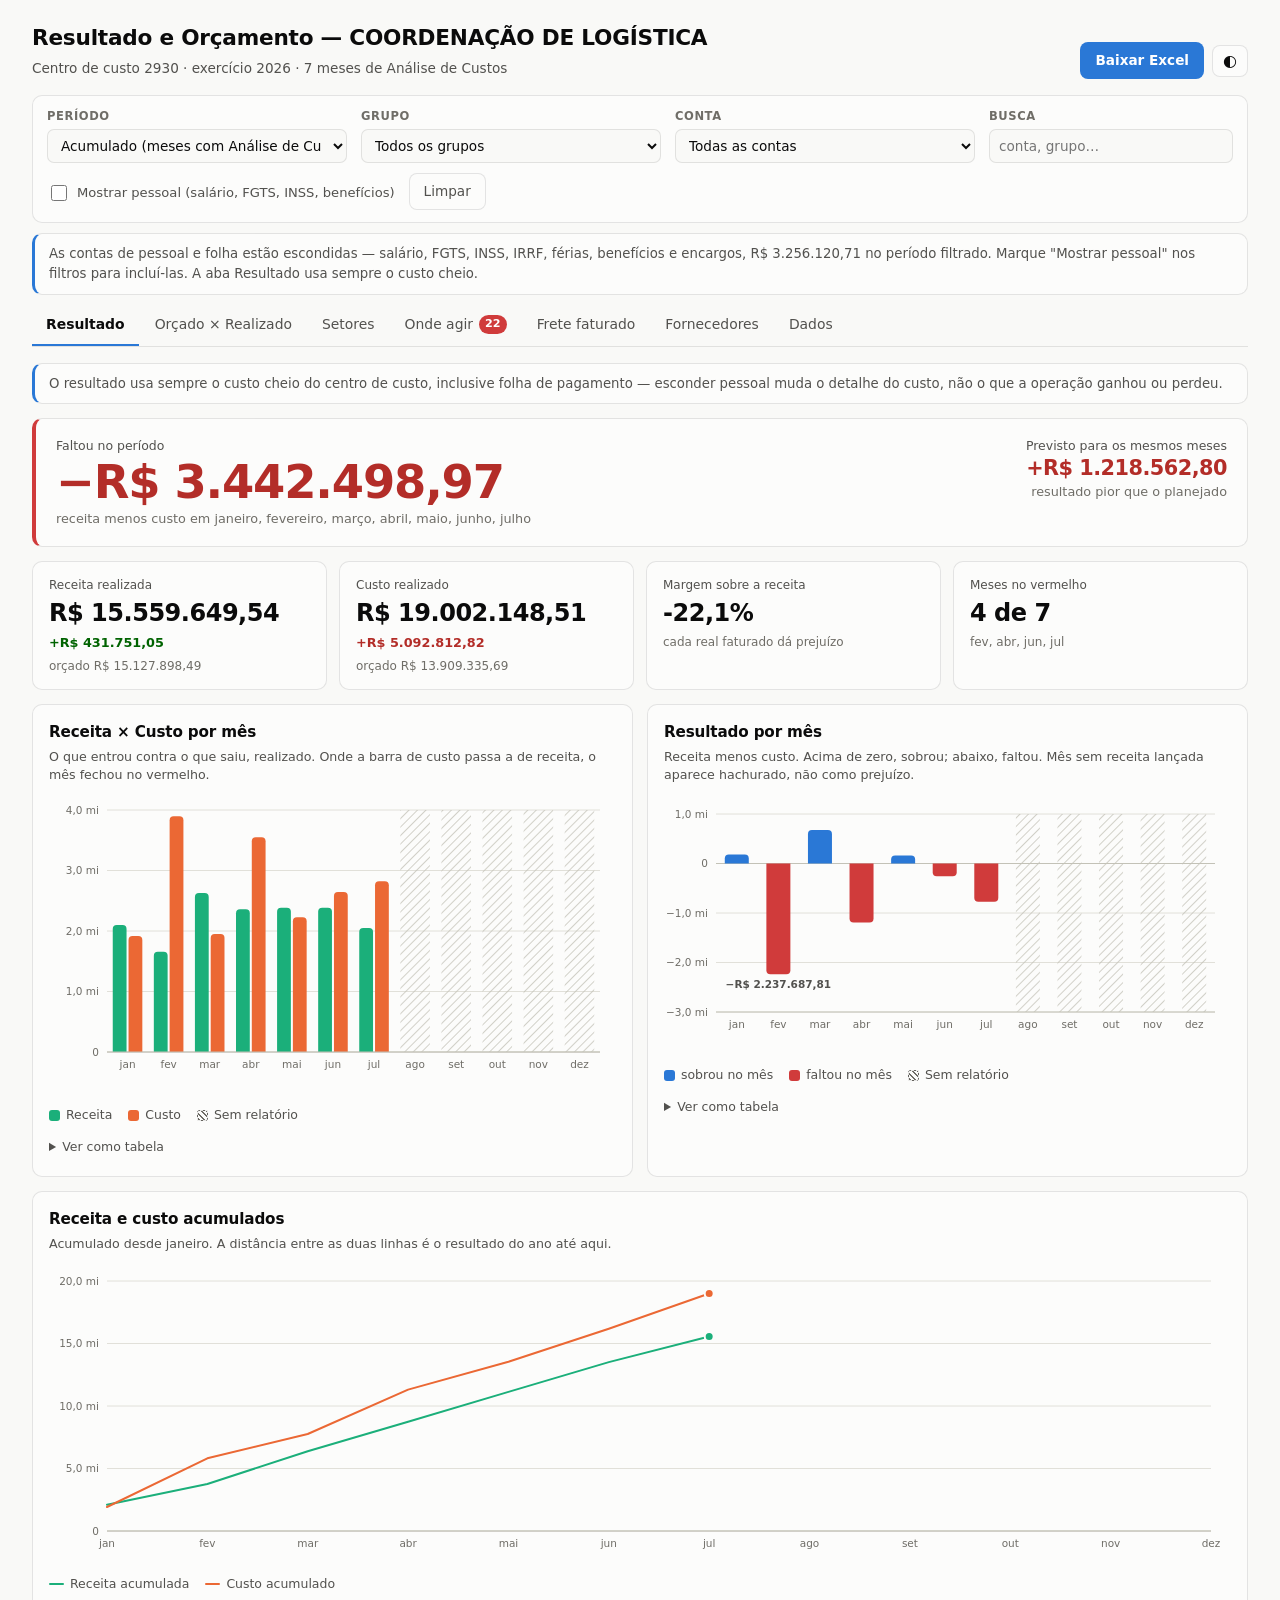
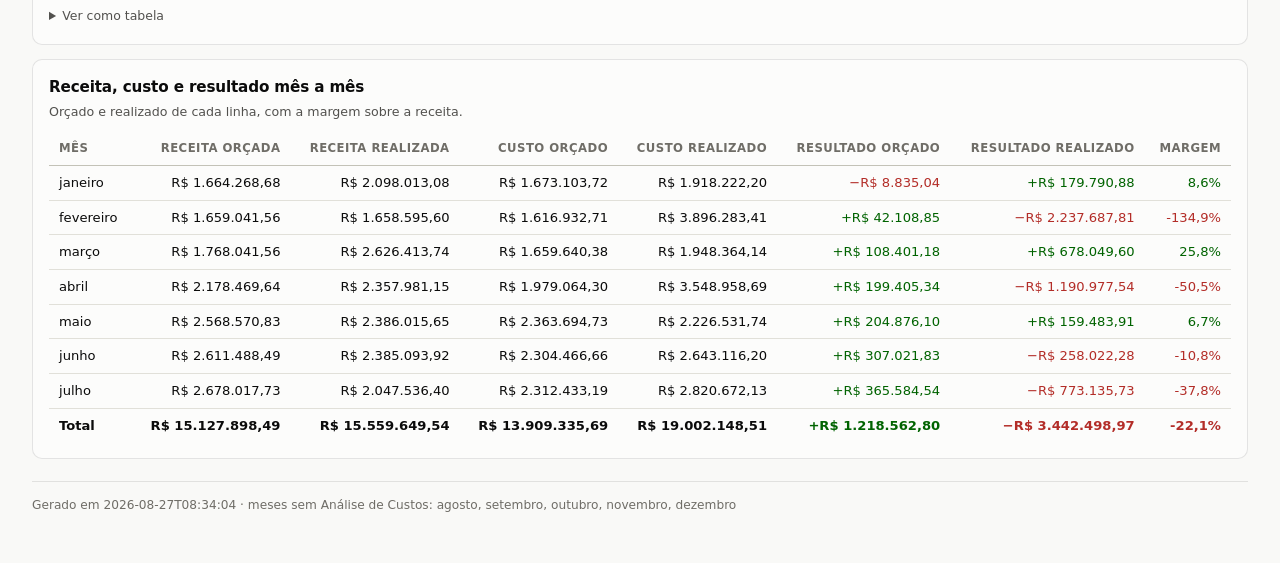
==== commit a1b8ea5a: "Enhance bar chart rendering to support negative values and improve color differentiation - Adjusted " ====
--- a/index.html
+++ b/index.html
@@ -427,10 +427,10 @@
 
 <div class="dica" id="dica" role="tooltip" aria-hidden="true"></div>
 
-<script src="js/dados.js?v=4218b3e2"></script>
-<script src="js/graficos.js?v=eca7b977"></script>
+<script src="js/dados.js?v=7100cd42"></script>
+<script src="js/graficos.js?v=f849680b"></script>
 <script src="js/xlsx.js?v=ddb8260e"></script>
 <script src="js/leitor.js?v=a47385ee"></script>
-<script src="js/app.js?v=e2b6cb4e"></script>
+<script src="js/app.js?v=e0ca624d"></script>
 </body>
 </html>
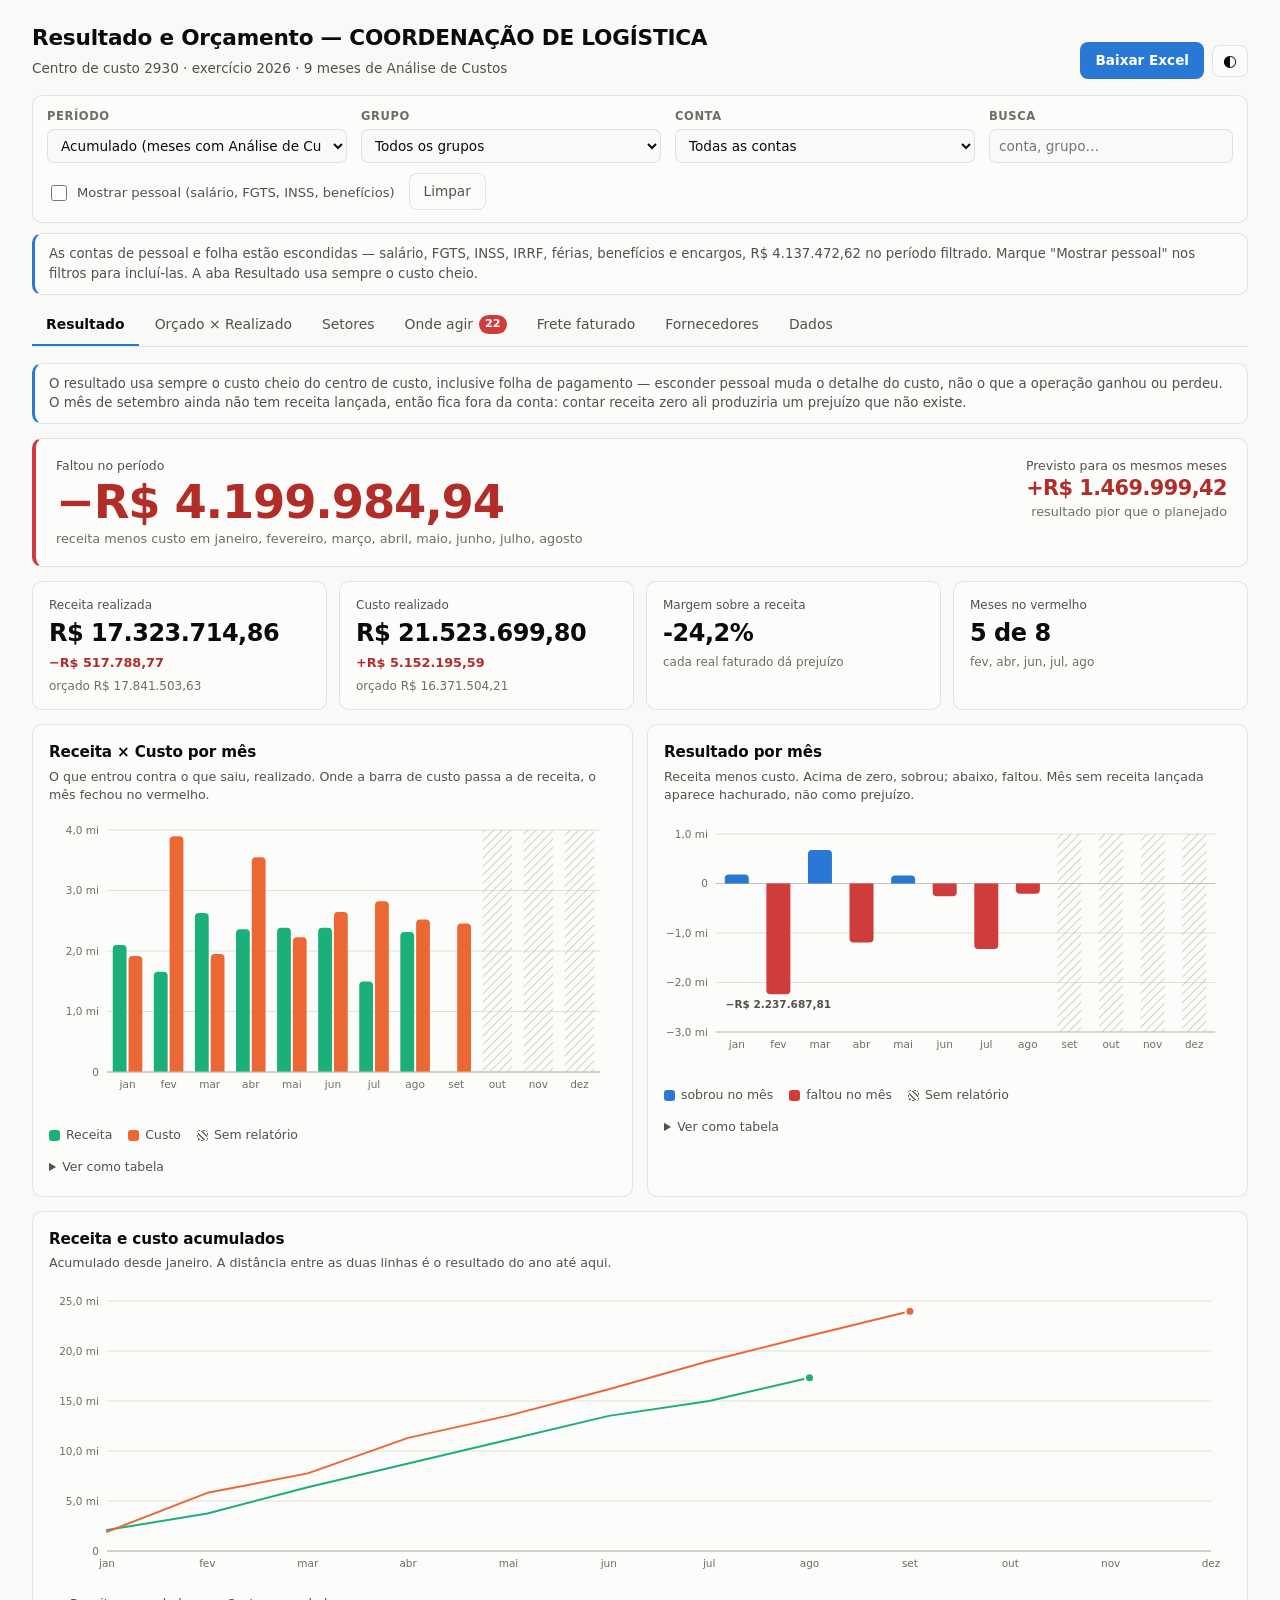
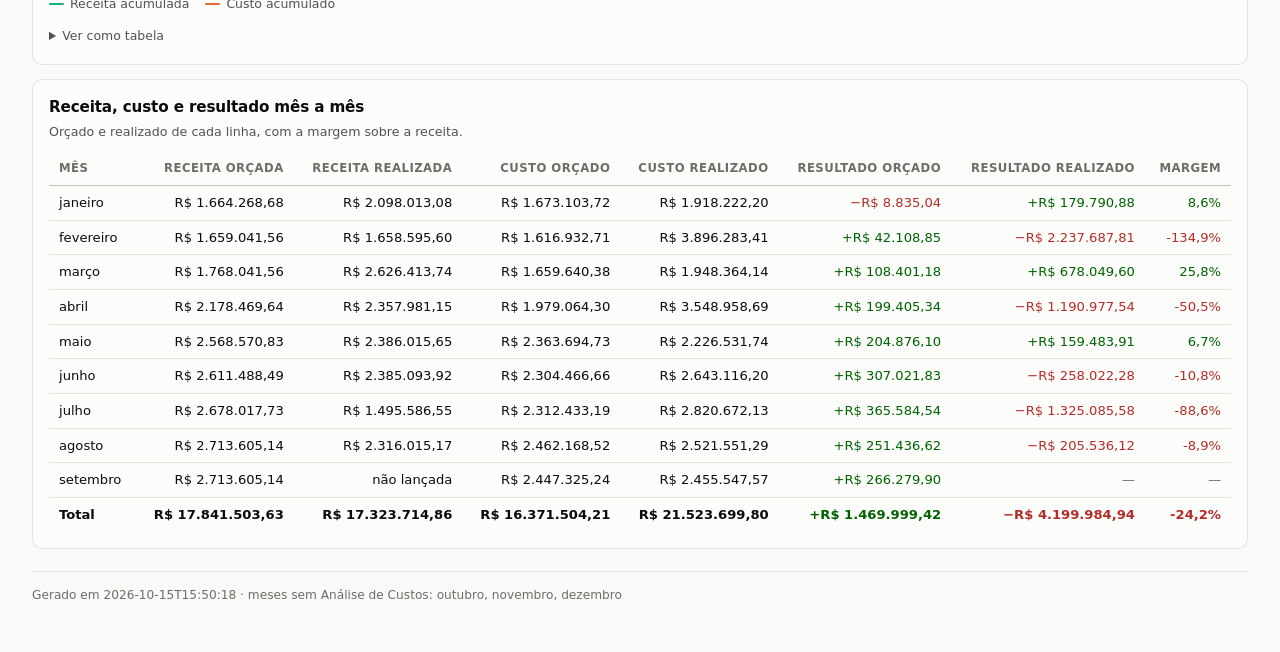
==== commit 8cb670ca: "Adiciona jul-set 2026: FFOR501 e razao trimestrais O relatorio novo (01/07 a 30/09) traz agosto e se" ====
--- a/index.html
+++ b/index.html
@@ -427,7 +427,7 @@
 
 <div class="dica" id="dica" role="tooltip" aria-hidden="true"></div>
 
-<script src="js/dados.js?v=7100cd42"></script>
+<script src="js/dados.js?v=f43a6c38"></script>
 <script src="js/graficos.js?v=f849680b"></script>
 <script src="js/xlsx.js?v=ddb8260e"></script>
 <script src="js/leitor.js?v=a47385ee"></script>
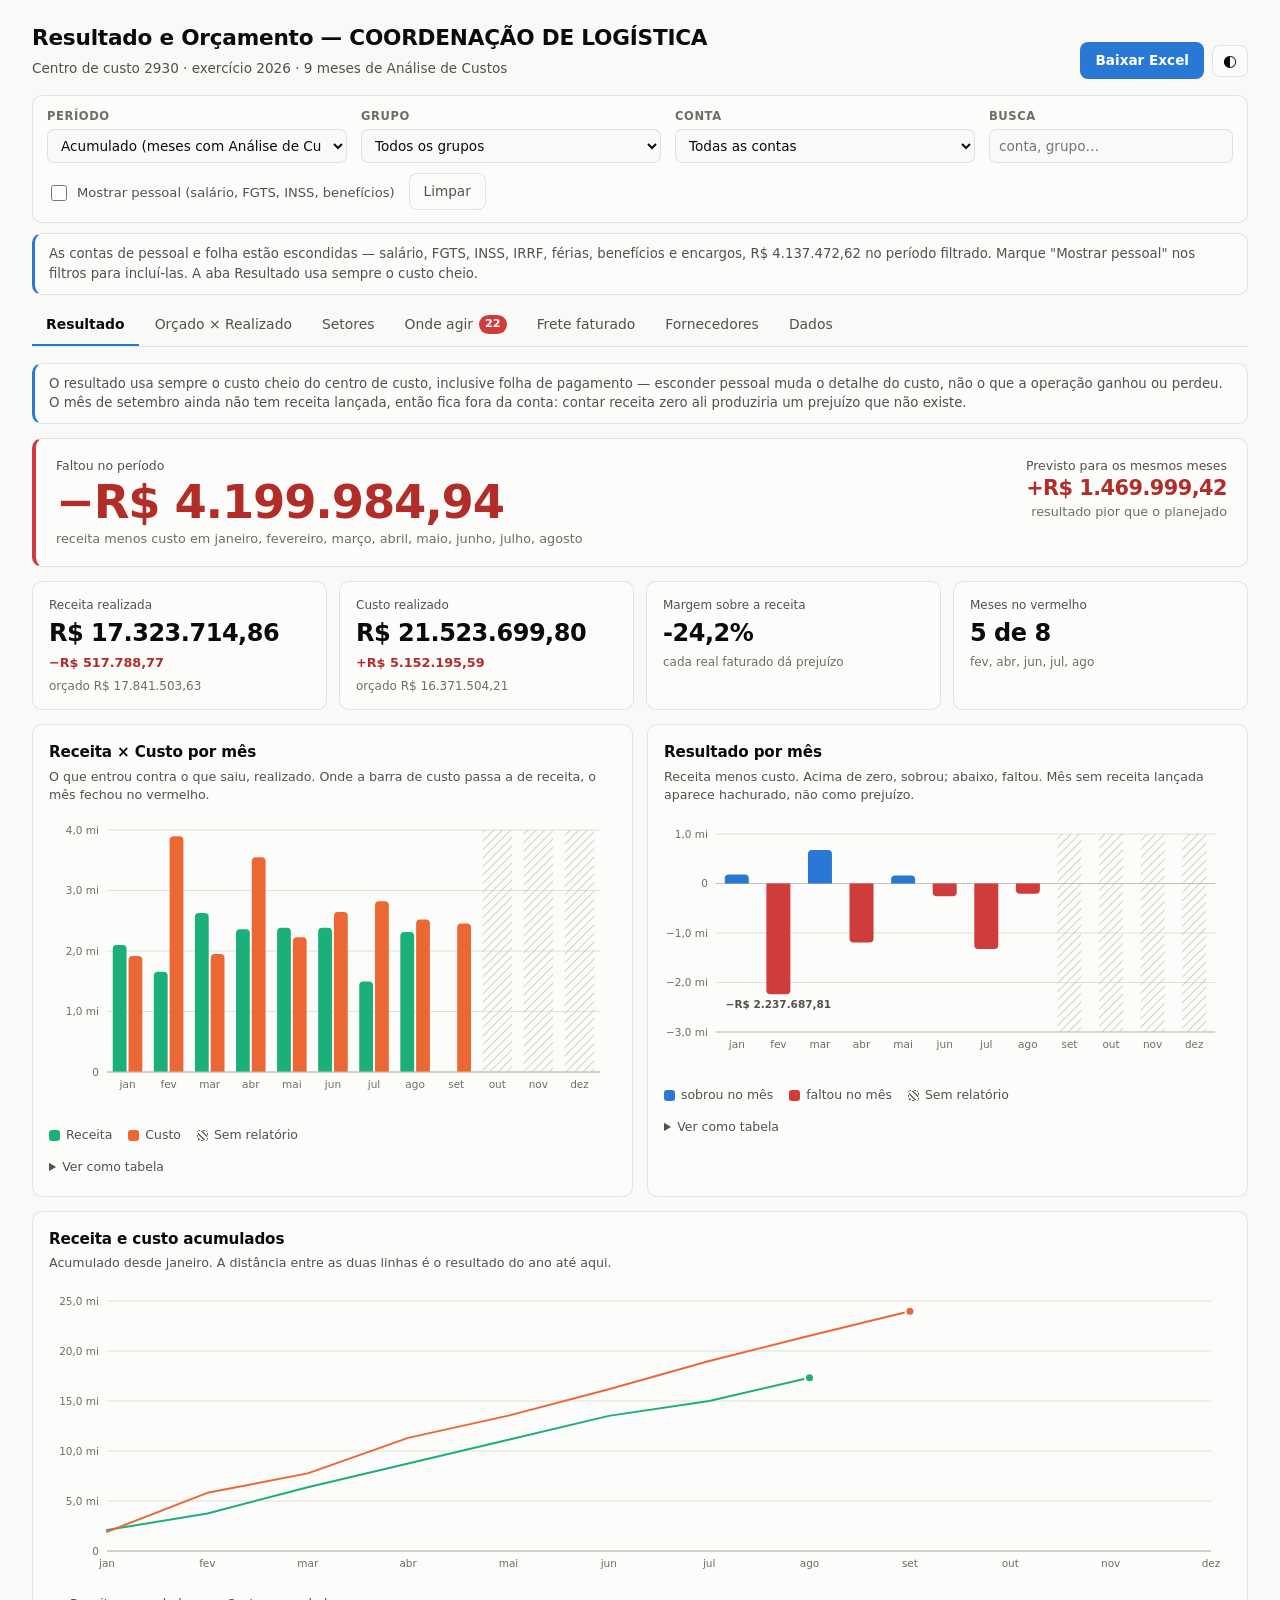
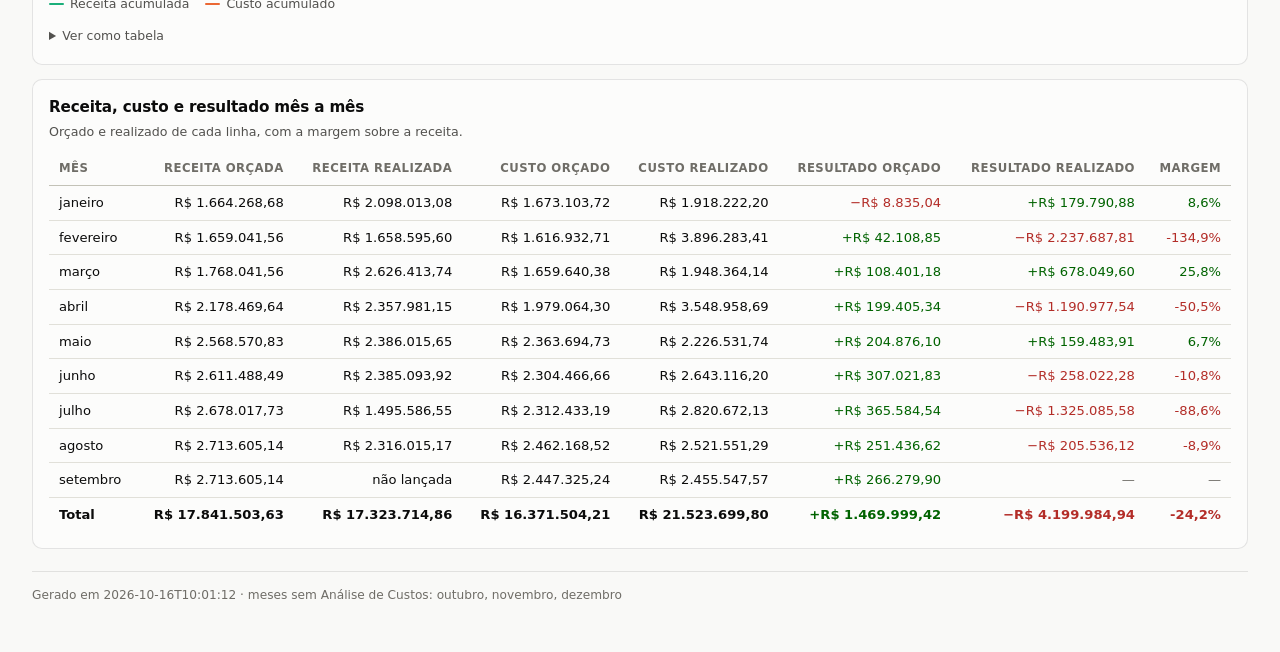
==== commit 6eb2ac83: "Frete carrada: agosto, setembro e maio; abril e que falta A planilha-mestre nova vai ate setembro e " ====
--- a/index.html
+++ b/index.html
@@ -427,10 +427,10 @@
 
 <div class="dica" id="dica" role="tooltip" aria-hidden="true"></div>
 
-<script src="js/dados.js?v=f43a6c38"></script>
+<script src="js/dados.js?v=8d44faca"></script>
 <script src="js/graficos.js?v=f849680b"></script>
 <script src="js/xlsx.js?v=ddb8260e"></script>
 <script src="js/leitor.js?v=a47385ee"></script>
-<script src="js/app.js?v=e0ca624d"></script>
+<script src="js/app.js?v=9d432116"></script>
 </body>
 </html>
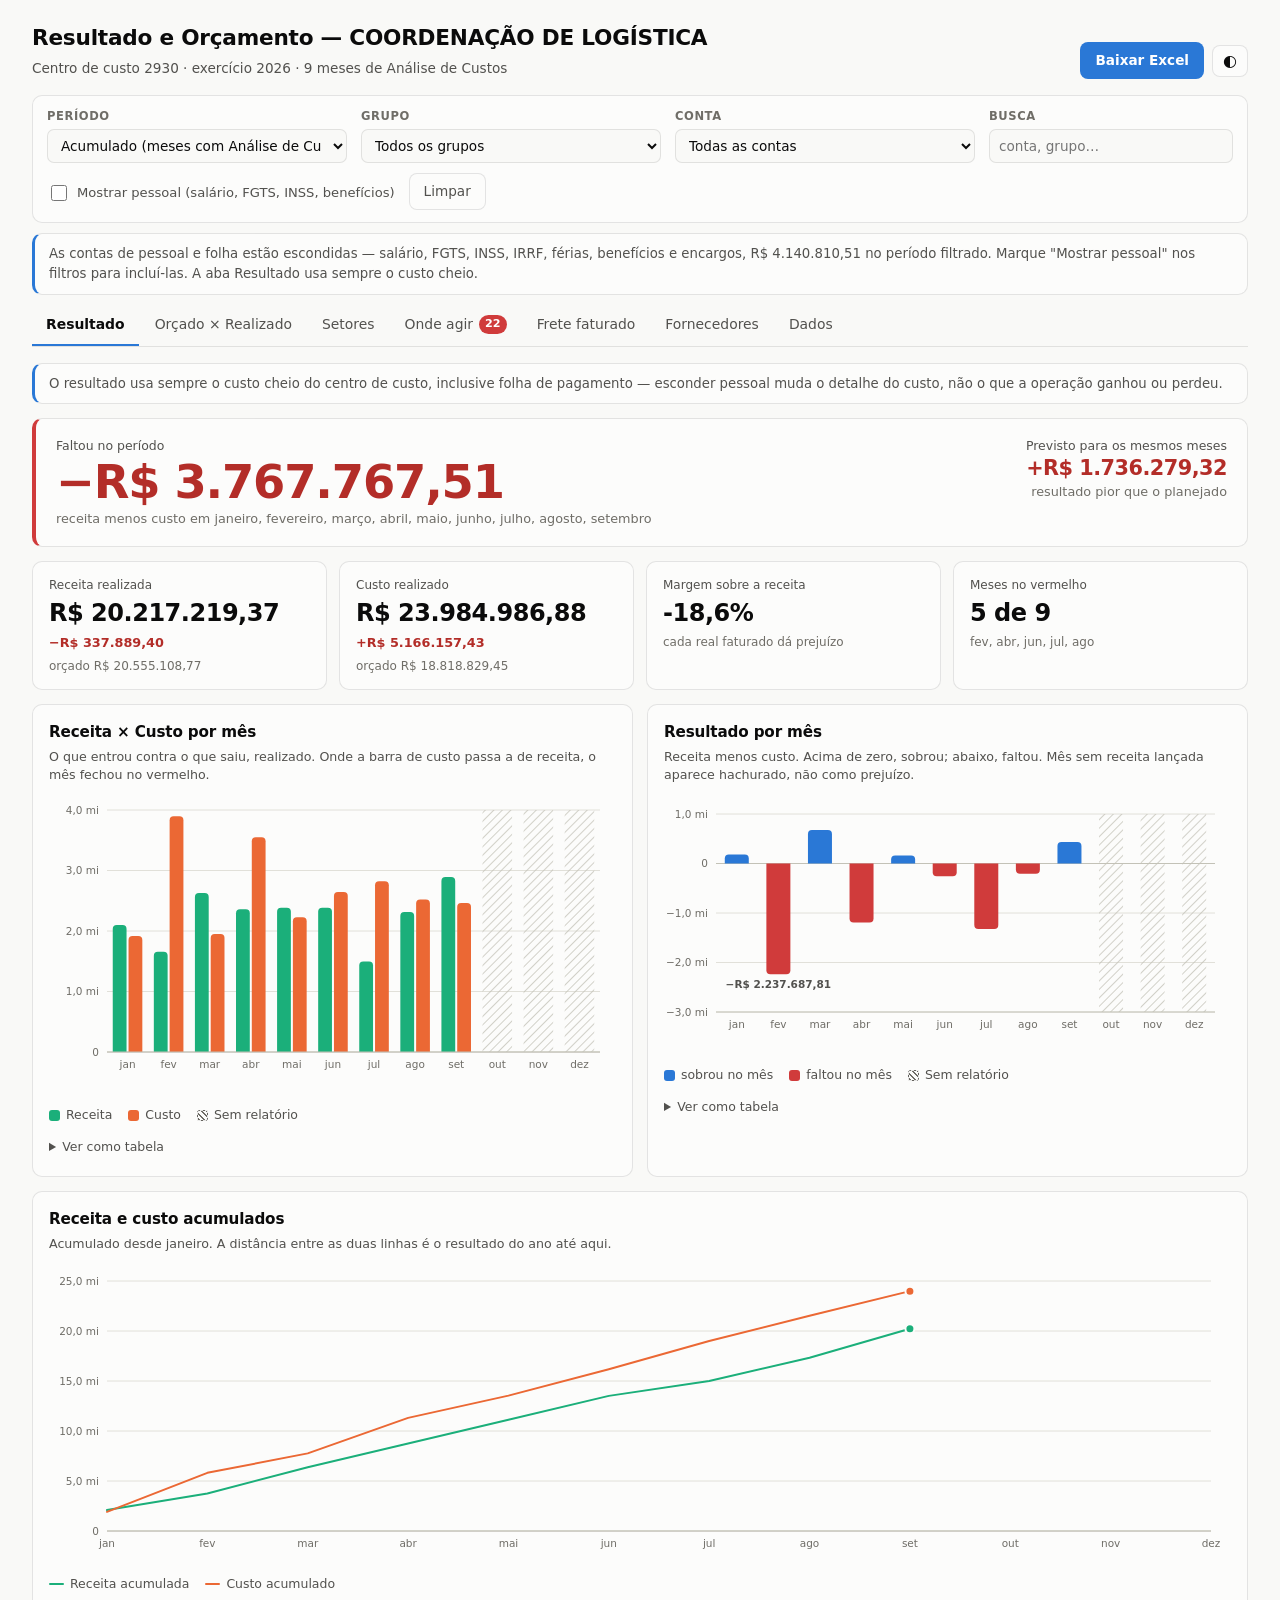
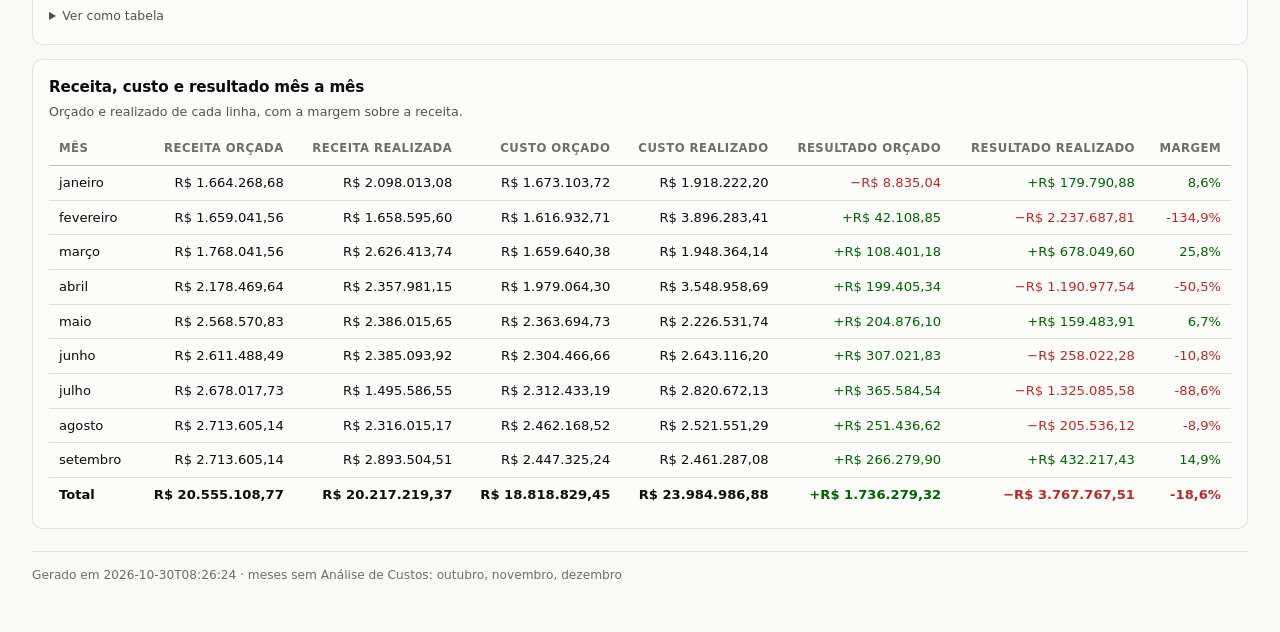
==== commit bfd2c04c: "Setembro fechado: receita 2.893.504,51 e lucro de 432.217,43 Versao corrigida do relatorio 07 a 09. " ====
--- a/index.html
+++ b/index.html
@@ -427,7 +427,7 @@
 
 <div class="dica" id="dica" role="tooltip" aria-hidden="true"></div>
 
-<script src="js/dados.js?v=8d44faca"></script>
+<script src="js/dados.js?v=7939aad2"></script>
 <script src="js/graficos.js?v=f849680b"></script>
 <script src="js/xlsx.js?v=ddb8260e"></script>
 <script src="js/leitor.js?v=a47385ee"></script>
